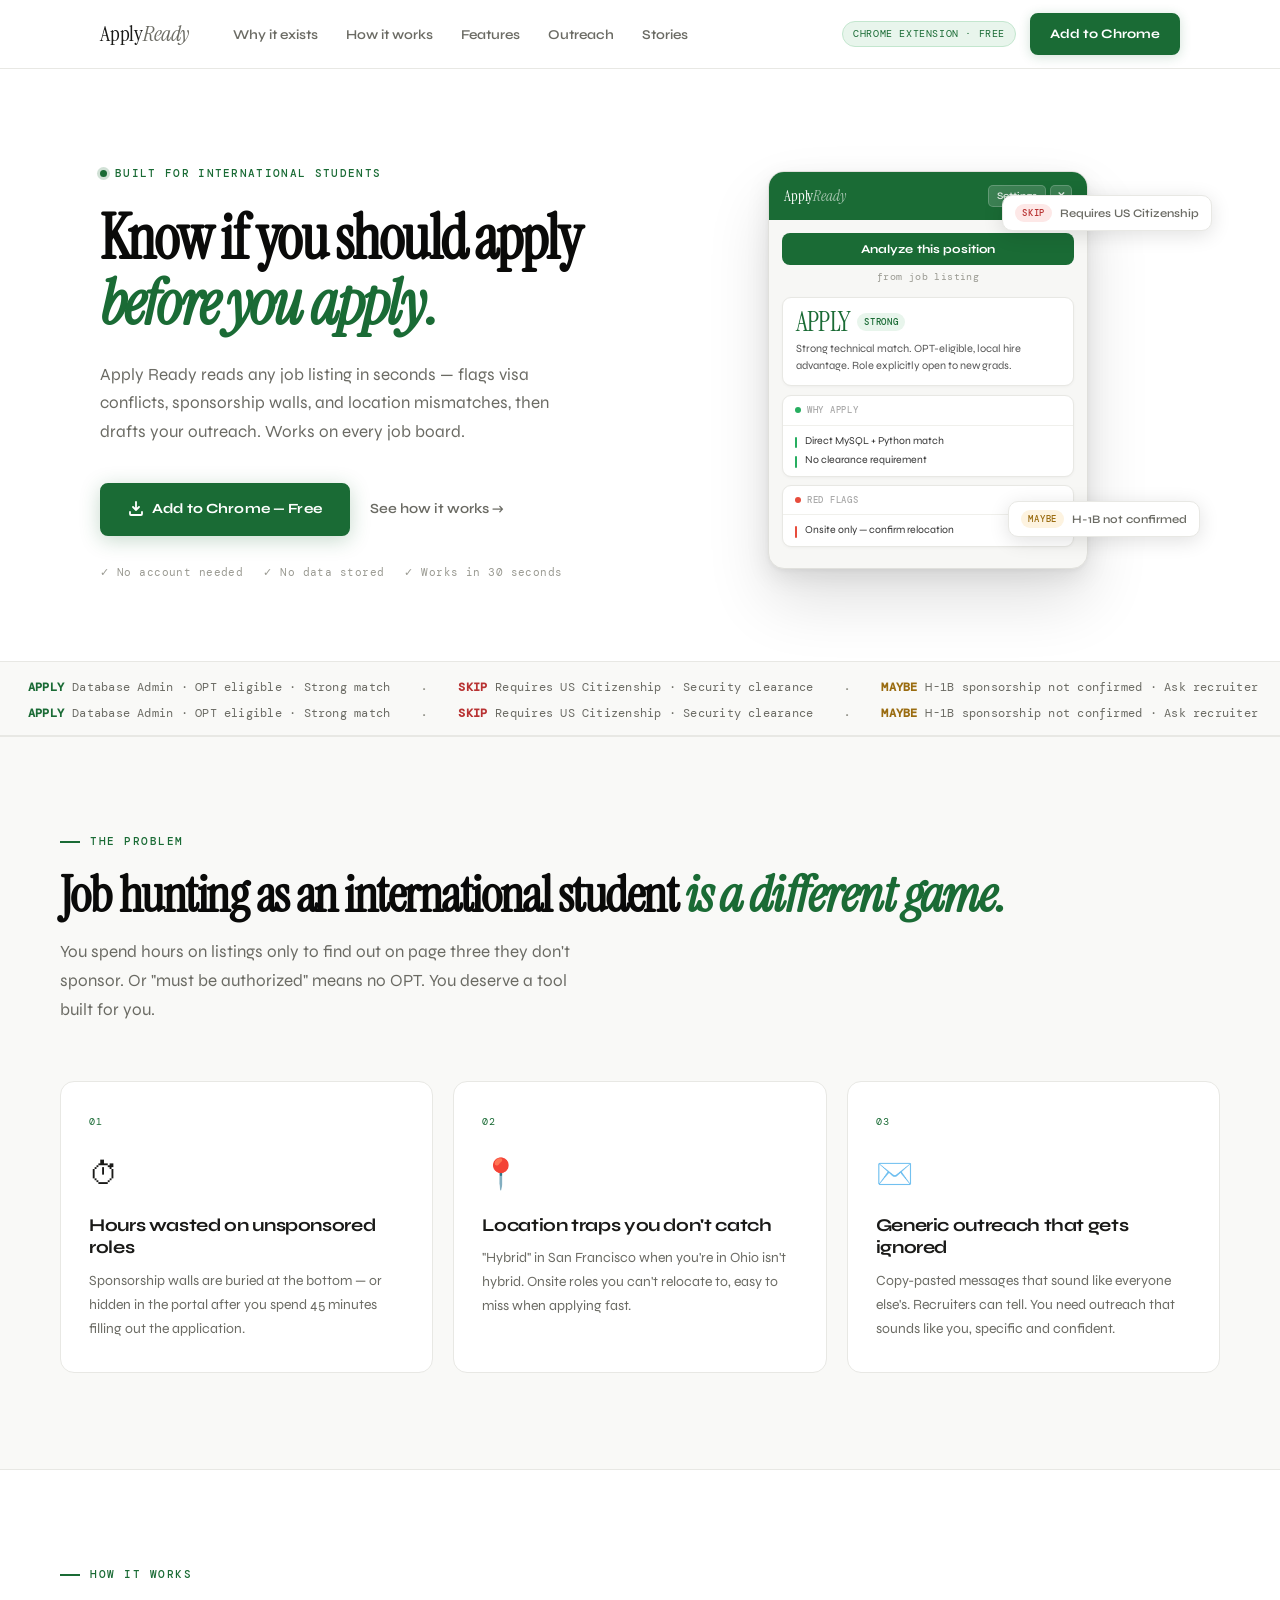
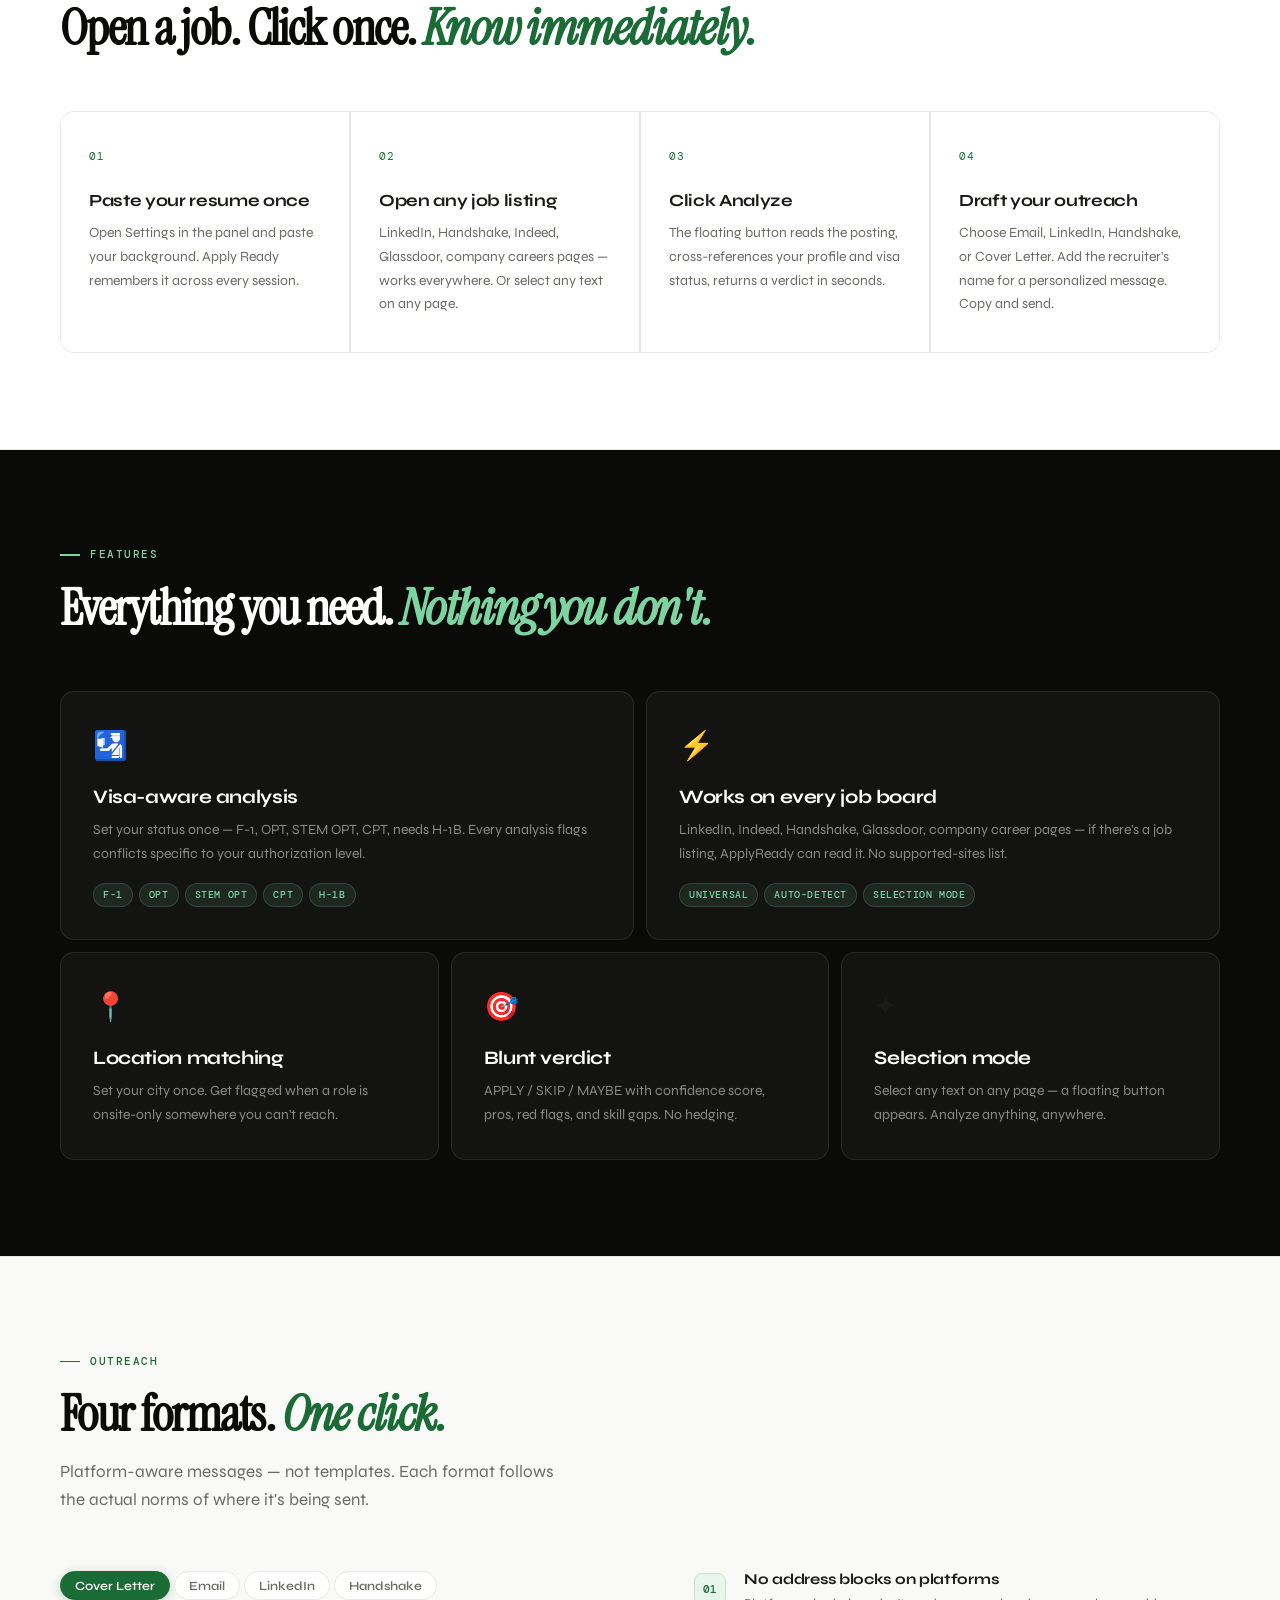
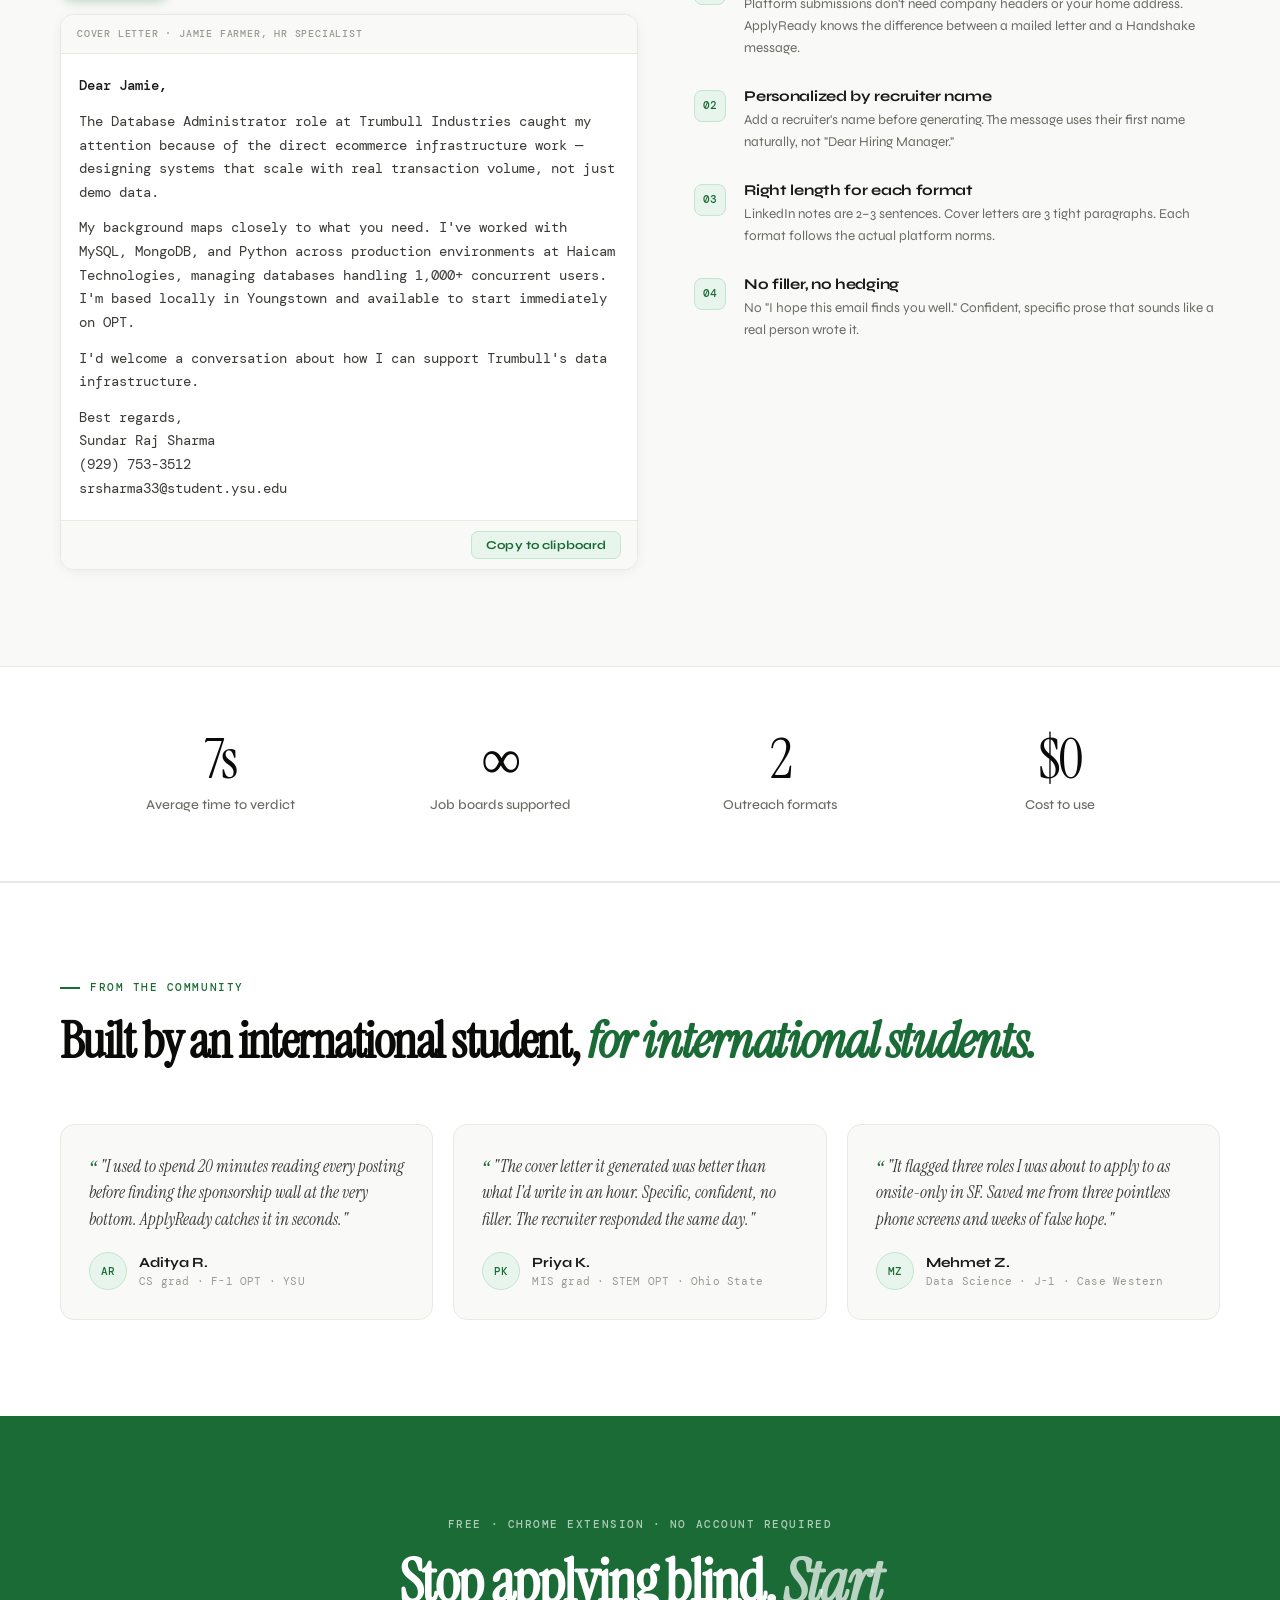
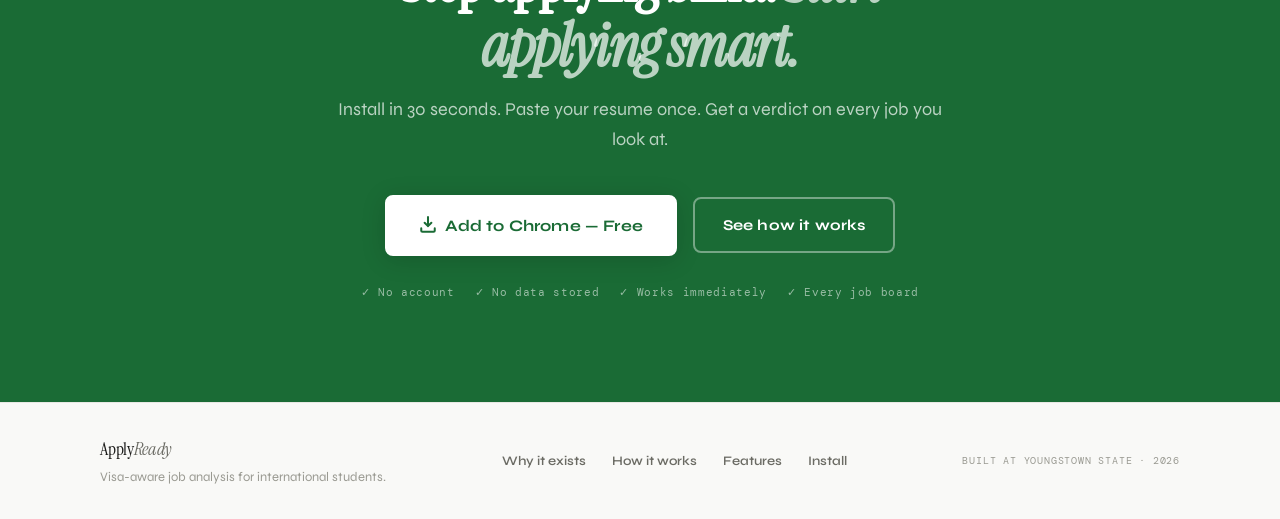
==== index.html @ 682860c7 "feat:landing page update" ====
<!DOCTYPE html>
<html lang="en">
<head>
  <meta charset="UTF-8" />
  <meta name="viewport" content="width=device-width, initial-scale=1.0" />
  <title>ApplyReady — Know if you should apply before you apply</title>
  <link rel="preconnect" href="https://fonts.googleapis.com">
  <link rel="icon" type="image/png" href="/logo.png" />
  <link href="https://fonts.googleapis.com/css2?family=Instrument+Serif:ital@0;1&family=DM+Mono:wght@400;500&family=Syne:wght@400;600;700;800&display=swap" rel="stylesheet">
  <link rel="stylesheet" href="css/style.css" />
</head>
<body>

  <!-- ── NAVIGATION ── -->
  <nav id="navbar">
    <div class="nav-inner">
      <a href="#" class="nav-logo">Apply<span>Ready</span></a>

      <ul class="nav-links">
        <li><a href="#problem">Why it exists</a></li>
        <li><a href="#how">How it works</a></li>
        <li><a href="#features">Features</a></li>
        <li><a href="#outreach">Outreach</a></li>
        <li><a href="#testimonials">Stories</a></li>
      </ul>

      <div class="nav-right">
        <span class="nav-badge">Chrome Extension · Free</span>
        <a href="#install" class="nav-cta">Add to Chrome</a>
      </div>

      <button class="nav-hamburger" id="hamburger" aria-label="Menu">
        <span></span><span></span><span></span>
      </button>
    </div>

    <div class="nav-mobile" id="mobileMenu">
      <a href="#problem">Why it exists</a>
      <a href="#how">How it works</a>
      <a href="#features">Features</a>
      <a href="#outreach">Outreach</a>
      <a href="#testimonials">Stories</a>
      <a href="#install" class="mobile-cta">Add to Chrome — Free</a>
    </div>
  </nav>

  <!-- ── HERO ── -->
  <section class="hero" id="hero">
    <div class="hero-inner">
      <div class="hero-left">
        <div class="hero-eyebrow">
          <span class="eyebrow-dot"></span>
          Built for international students
        </div>
        <h1 class="hero-h1">
          Know if you should apply
          <em>before you apply.</em>
        </h1>
        <p class="hero-sub">
          Apply Ready reads any job listing in seconds — flags visa conflicts, sponsorship walls, and location mismatches, then drafts your outreach. Works on every job board.
        </p>
        <div class="hero-actions">
          <a href="#install" class="btn-primary">
            <svg width="16" height="16" viewBox="0 0 16 16" fill="none"><path d="M8 1v8M5 6l3 3 3-3M2 11v2a1 1 0 001 1h10a1 1 0 001-1v-2" stroke="currentColor" stroke-width="1.8" stroke-linecap="round" stroke-linejoin="round"/></svg>
            Add to Chrome — Free
          </a>
          <a href="#how" class="btn-ghost">See how it works →</a>
        </div>
        <div class="hero-trust">
          <span>✓ No account needed</span>
          <span>✓ No data stored</span>
          <span>✓ Works in 30 seconds</span>
        </div>
      </div>

      <div class="hero-right">
        <div class="mock-panel">
          <div class="mock-head">
            <div class="mock-wordmark">Apply<span>Ready</span></div>
            <div class="mock-btns">
              <div class="mock-btn">Settings</div>
              <div class="mock-btn close">✕</div>
            </div>
          </div>
          <div class="mock-body">
            <button class="mock-analyze">Analyze this position</button>
            <div class="mock-source">from job listing</div>

            <div class="mock-verdict-card">
              <div class="mock-vrow">
                <span class="mock-verdict apply">APPLY</span>
                <span class="mock-conf strong">STRONG</span>
              </div>
              <p class="mock-summary">Strong technical match. OPT-eligible, local hire advantage. Role explicitly open to new grads.</p>
            </div>

            <div class="mock-bullets-card">
              <div class="mock-bhead green">
                <span class="mock-bdot green"></span>
                <span>Why apply</span>
              </div>
              <div class="mock-bbody">
                <div class="mock-bullet"><span class="mock-bar green"></span>Direct MySQL + Python match</div>
                <div class="mock-bullet"><span class="mock-bar green"></span>No clearance requirement</div>
              </div>
            </div>

            <div class="mock-bullets-card">
              <div class="mock-bhead red">
                <span class="mock-bdot red"></span>
                <span>Red flags</span>
              </div>
              <div class="mock-bbody">
                <div class="mock-bullet"><span class="mock-bar red"></span>Onsite only — confirm relocation</div>
              </div>
            </div>
          </div>
        </div>

        <!-- floating verdict cards -->
        <div class="float-card fc-skip">
          <span class="fc-label skip">SKIP</span>
          <span class="fc-text">Requires US Citizenship</span>
        </div>
        <div class="float-card fc-maybe">
          <span class="fc-label maybe">MAYBE</span>
          <span class="fc-text">H-1B not confirmed</span>
        </div>
      </div>
    </div>
  </section>

  <!-- ── TICKER ── -->
  <div class="ticker-wrap">
    <div class="ticker">
      <div class="ticker-track" id="tickerTrack">
        <span class="tick"><b class="apply">APPLY</b> Database Admin · OPT eligible · Strong match</span>
        <span class="tick-sep">·</span>
        <span class="tick"><b class="skip">SKIP</b> Requires US Citizenship · Security clearance</span>
        <span class="tick-sep">·</span>
        <span class="tick"><b class="maybe">MAYBE</b> H-1B sponsorship not confirmed · Ask recruiter</span>
        <span class="tick-sep">·</span>
        <span class="tick"><b class="apply">APPLY</b> Remote-first · No sponsor wall detected</span>
        <span class="tick-sep">·</span>
        <span class="tick"><b class="skip">SKIP</b> 5+ years required · New grad mismatch</span>
        <span class="tick-sep">·</span>
        <span class="tick"><b class="apply">APPLY</b> Local hire preferred · STEM OPT eligible</span>
        <span class="tick-sep">·</span>
        <span class="tick"><b class="skip">SKIP</b> Must be authorized without sponsorship</span>
        <span class="tick-sep">·</span>
      </div>
    </div>
  </div>

  <!-- ── PROBLEM ── -->
  <section class="section problem-section" id="problem">
    <div class="section-inner">
      <div class="section-header">
        <div class="eyebrow">The problem</div>
        <h2 class="section-h2">Job hunting as an international student <em>is a different game.</em></h2>
        <p class="section-sub">You spend hours on listings only to find out on page three they don't sponsor. Or "must be authorized" means no OPT. You deserve a tool built for you.</p>
      </div>

      <div class="pain-grid">
        <div class="pain-card reveal">
          <div class="pain-num">01</div>
          <div class="pain-icon">⏱</div>
          <h3>Hours wasted on unsponsored roles</h3>
          <p>Sponsorship walls are buried at the bottom — or hidden in the portal after you spend 45 minutes filling out the application.</p>
        </div>
        <div class="pain-card reveal delay-1">
          <div class="pain-num">02</div>
          <div class="pain-icon">📍</div>
          <h3>Location traps you don't catch</h3>
          <p>"Hybrid" in San Francisco when you're in Ohio isn't hybrid. Onsite roles you can't relocate to, easy to miss when applying fast.</p>
        </div>
        <div class="pain-card reveal delay-2">
          <div class="pain-num">03</div>
          <div class="pain-icon">✉️</div>
          <h3>Generic outreach that gets ignored</h3>
          <p>Copy-pasted messages that sound like everyone else's. Recruiters can tell. You need outreach that sounds like you, specific and confident.</p>
        </div>
      </div>
    </div>
  </section>

  <!-- ── HOW IT WORKS ── -->
  <section class="section how-section" id="how">
    <div class="section-inner">
      <div class="section-header">
        <div class="eyebrow">How it works</div>
        <h2 class="section-h2">Open a job. Click once. <em>Know immediately.</em></h2>
      </div>

      <div class="steps-grid">
        <div class="step reveal">
          <div class="step-num">01</div>
          <h3 class="step-title">Paste your resume once</h3>
          <p class="step-desc">Open Settings in the panel and paste your background. Apply Ready remembers it across every session.</p>
        </div>
        <div class="step reveal delay-1">
          <div class="step-num">02</div>
          <h3 class="step-title">Open any job listing</h3>
          <p class="step-desc">LinkedIn, Handshake, Indeed, Glassdoor, company careers pages — works everywhere. Or select any text on any page.</p>
        </div>
        <div class="step reveal delay-2">
          <div class="step-num">03</div>
          <h3 class="step-title">Click Analyze</h3>
          <p class="step-desc">The floating button reads the posting, cross-references your profile and visa status, returns a verdict in seconds.</p>
        </div>
        <div class="step reveal delay-3">
          <div class="step-num">04</div>
          <h3 class="step-title">Draft your outreach</h3>
          <p class="step-desc">Choose Email, LinkedIn, Handshake, or Cover Letter. Add the recruiter's name for a personalized message. Copy and send.</p>
        </div>
      </div>
    </div>
  </section>

  <!-- ── FEATURES ── -->
  <section class="section features-section" id="features">
    <div class="section-inner">
      <div class="section-header">
        <div class="eyebrow">Features</div>
        <h2 class="section-h2">Everything you need. <em>Nothing you don't.</em></h2>
      </div>

      <div class="bento">
        <div class="bento-card large reveal">
          <div class="bento-icon">🛂</div>
          <h3>Visa-aware analysis</h3>
          <p>Set your status once — F-1, OPT, STEM OPT, CPT, needs H-1B. Every analysis flags conflicts specific to your authorization level.</p>
          <div class="bento-tags">
            <span>F-1</span><span>OPT</span><span>STEM OPT</span><span>CPT</span><span>H-1B</span>
          </div>
        </div>
        <div class="bento-card large reveal delay-1">
          <div class="bento-icon">⚡</div>
          <h3>Works on every job board</h3>
          <p>LinkedIn, Indeed, Handshake, Glassdoor, company career pages — if there's a job listing, ApplyReady can read it. No supported-sites list.</p>
          <div class="bento-tags">
            <span>Universal</span><span>Auto-detect</span><span>Selection mode</span>
          </div>
        </div>
        <div class="bento-card small reveal">
          <div class="bento-icon">📍</div>
          <h3>Location matching</h3>
          <p>Set your city once. Get flagged when a role is onsite-only somewhere you can't reach.</p>
        </div>
        <div class="bento-card small reveal delay-1">
          <div class="bento-icon">🎯</div>
          <h3>Blunt verdict</h3>
          <p>APPLY / SKIP / MAYBE with confidence score, pros, red flags, and skill gaps. No hedging.</p>
        </div>
        <div class="bento-card small reveal delay-2">
          <div class="bento-icon">✦</div>
          <h3>Selection mode</h3>
          <p>Select any text on any page — a floating button appears. Analyze anything, anywhere.</p>
        </div>
      </div>
    </div>
  </section>

  <!-- ── OUTREACH ── -->
  <section class="section outreach-section" id="outreach">
    <div class="section-inner">
      <div class="section-header">
        <div class="eyebrow">Outreach</div>
        <h2 class="section-h2">Four formats. <em>One click.</em></h2>
        <p class="section-sub">Platform-aware messages — not templates. Each format follows the actual norms of where it's being sent.</p>
      </div>

      <div class="outreach-grid">
        <div class="outreach-demo reveal">
          <div class="out-tabs">
            <button class="out-tab active" data-tab="cover">Cover Letter</button>
            <button class="out-tab" data-tab="email">Email</button>
            <button class="out-tab" data-tab="linkedin">LinkedIn</button>
            <button class="out-tab" data-tab="handshake">Handshake</button>
          </div>

          <div class="out-card" id="tab-cover">
            <div class="out-card-head">Cover letter · Jamie Farmer, HR Specialist</div>
            <div class="out-card-body">
              <p><strong>Dear Jamie,</strong></p>
              <p>The Database Administrator role at Trumbull Industries caught my attention because of the direct ecommerce infrastructure work — designing systems that scale with real transaction volume, not just demo data.</p>
              <p>My background maps closely to what you need. I've worked with MySQL, MongoDB, and Python across production environments at Haicam Technologies, managing databases handling 1,000+ concurrent users. I'm based locally in Youngstown and available to start immediately on OPT.</p>
              <p>I'd welcome a conversation about how I can support Trumbull's data infrastructure.</p>
              <p>Best regards,<br>Sundar Raj Sharma<br>(929) 753-3512<br>srsharma33@student.ysu.edu</p>
            </div>
            <div class="out-card-foot">
              <button class="out-copy" onclick="copyText(this)">Copy to clipboard</button>
            </div>
          </div>

          <div class="out-card hidden" id="tab-email">
            <div class="out-card-head">Cold email · Jamie Farmer</div>
            <div class="out-card-body">
              <p><strong>Dear Jamie,</strong></p>
              <p>I came across the Database Administrator opening at Trumbull Industries and wanted to reach out directly. The ecommerce infrastructure focus is exactly the kind of work I've been building toward.</p>
              <p>I've worked with MySQL, MongoDB, and Python in production at Haicam Technologies and I'm completing my M.S. in CIS at YSU — locally in Youngstown. I'm on OPT and available to start immediately with no sponsorship complications.</p>
              <p>Would you have 15 minutes this week to connect?</p>
              <p>Best regards,<br>Sundar Raj Sharma<br>(929) 753-3512</p>
            </div>
            <div class="out-card-foot">
              <button class="out-copy" onclick="copyText(this)">Copy to clipboard</button>
            </div>
          </div>

          <div class="out-card hidden" id="tab-linkedin">
            <div class="out-card-head">LinkedIn connection note · 2 sentences</div>
            <div class="out-card-body">
              <p>Hi Jamie, I'm a CIS grad student at YSU applying for the Database Administrator role at Trumbull Industries — my MySQL and Python background aligns closely with what you're looking for. Would love to connect and hear more about the team.</p>
            </div>
            <div class="out-card-foot">
              <button class="out-copy" onclick="copyText(this)">Copy to clipboard</button>
            </div>
          </div>

          <div class="out-card hidden" id="tab-handshake">
            <div class="out-card-head">Handshake message · Mobile-readable</div>
            <div class="out-card-body">
              <p>Hi Jamie, I'm applying for the Database Administrator role and wanted to reach out directly. The ecommerce database work stands out — it's exactly the kind of production-scale challenge I've been focused on at Haicam Technologies. Happy to answer any questions about my background.</p>
            </div>
            <div class="out-card-foot">
              <button class="out-copy" onclick="copyText(this)">Copy to clipboard</button>
            </div>
          </div>
        </div>

        <div class="outreach-points reveal delay-1">
          <div class="op">
            <div class="op-num">01</div>
            <div class="op-content">
              <h4>No address blocks on platforms</h4>
              <p>Platform submissions don't need company headers or your home address. ApplyReady knows the difference between a mailed letter and a Handshake message.</p>
            </div>
          </div>
          <div class="op">
            <div class="op-num">02</div>
            <div class="op-content">
              <h4>Personalized by recruiter name</h4>
              <p>Add a recruiter's name before generating. The message uses their first name naturally, not "Dear Hiring Manager."</p>
            </div>
          </div>
          <div class="op">
            <div class="op-num">03</div>
            <div class="op-content">
              <h4>Right length for each format</h4>
              <p>LinkedIn notes are 2–3 sentences. Cover letters are 3 tight paragraphs. Each format follows the actual platform norms.</p>
            </div>
          </div>
          <div class="op">
            <div class="op-num">04</div>
            <div class="op-content">
              <h4>No filler, no hedging</h4>
              <p>No "I hope this email finds you well." Confident, specific prose that sounds like a real person wrote it.</p>
            </div>
          </div>
        </div>
      </div>
    </div>
  </section>

  <!-- ── STATS ── -->
  <div class="stats-band">
    <div class="stats-inner">
      <div class="stat reveal">
        <div class="stat-num">12<span>s</span></div>
        <div class="stat-label">Average time to verdict</div>
      </div>
      <div class="stat reveal delay-1">
        <div class="stat-num">∞</div>
        <div class="stat-label">Job boards supported</div>
      </div>
      <div class="stat reveal delay-2">
        <div class="stat-num">4</div>
        <div class="stat-label">Outreach formats</div>
      </div>
      <div class="stat reveal delay-3">
        <div class="stat-num">$0</div>
        <div class="stat-label">Cost to use</div>
      </div>
    </div>
  </div>

  <!-- ── TESTIMONIALS ── -->
  <section class="section testimonials-section" id="testimonials">
    <div class="section-inner">
      <div class="section-header">
        <div class="eyebrow">From the community</div>
        <h2 class="section-h2">Built by an international student, <em>for international students.</em></h2>
      </div>

      <div class="testimonials-grid">
        <div class="tcard reveal">
          <div class="tcard-body">"I used to spend 20 minutes reading every posting before finding the sponsorship wall at the very bottom. ApplyReady catches it in seconds."</div>
          <div class="tcard-person">
            <div class="tcard-avatar">AR</div>
            <div>
              <div class="tcard-name">Aditya R.</div>
              <div class="tcard-meta">CS grad · F-1 OPT · YSU</div>
            </div>
          </div>
        </div>
        <div class="tcard reveal delay-1">
          <div class="tcard-body">"The cover letter it generated was better than what I'd write in an hour. Specific, confident, no filler. The recruiter responded the same day."</div>
          <div class="tcard-person">
            <div class="tcard-avatar">PK</div>
            <div>
              <div class="tcard-name">Priya K.</div>
              <div class="tcard-meta">MIS grad · STEM OPT · Ohio State</div>
            </div>
          </div>
        </div>
        <div class="tcard reveal delay-2">
          <div class="tcard-body">"It flagged three roles I was about to apply to as onsite-only in SF. Saved me from three pointless phone screens and weeks of false hope."</div>
          <div class="tcard-person">
            <div class="tcard-avatar">MZ</div>
            <div>
              <div class="tcard-name">Mehmet Z.</div>
              <div class="tcard-meta">Data Science · J-1 · Case Western</div>
            </div>
          </div>
        </div>
      </div>
    </div>
  </section>

  <!-- ── CTA ── -->
  <section class="cta-section" id="install">
    <div class="cta-inner">
      <div class="eyebrow center">Free · Chrome Extension · No account required</div>
      <h2 class="cta-h2">Stop applying blind. <em>Start applying smart.</em></h2>
      <p class="cta-sub">Install in 30 seconds. Paste your resume once. Get a verdict on every job you look at.</p>
      <div class="cta-actions">
        <a href="#" class="btn-primary large">
          <svg width="18" height="18" viewBox="0 0 16 16" fill="none"><path d="M8 1v8M5 6l3 3 3-3M2 11v2a1 1 0 001 1h10a1 1 0 001-1v-2" stroke="currentColor" stroke-width="1.8" stroke-linecap="round" stroke-linejoin="round"/></svg>
          Add to Chrome — Free
        </a>
        <a href="#how" class="btn-outline">See how it works</a>
      </div>
      <div class="cta-checks">
        <span>✓ No account</span>
        <span>✓ No data stored</span>
        <span>✓ Works immediately</span>
        <span>✓ Every job board</span>
      </div>
    </div>
  </section>

  <!-- ── FOOTER ── -->
  <footer>
    <div class="footer-inner">
      <div class="footer-left">
        <div class="footer-logo">Apply<span>Ready</span></div>
        <div class="footer-tagline">Visa-aware job analysis for international students.</div>
      </div>
      <div class="footer-links">
        <a href="#problem">Why it exists</a>
        <a href="#how">How it works</a>
        <a href="#features">Features</a>
        <a href="#install">Install</a>
      </div>
      <div class="footer-right">
        <div class="footer-mono">BUILT AT YOUNGSTOWN STATE · 2026</div>
      </div>
    </div>
  </footer>

  <script src="script/script.js"></script>
</body>
</html>
---- css/style.css ----
/* ── VARIABLES ── */
:root {
  --g:        #1a6b35;
  --g-light:  #e8f5ec;
  --g-mid:    #c3e6ce;
  --g-hover:  #158030;
  --black:    #0a0a09;
  --ink:      #1a1a18;
  --ink-2:    #3a3a36;
  --ink-3:    #6b6b64;
  --ink-4:    #9a9a92;
  --rule:     #e8e8e4;
  --surface:  #f9f9f7;
  --white:    #ffffff;

  --font-display: 'Instrument Serif', serif;
  --font-ui:      'Syne', sans-serif;
  --font-mono:    'DM Mono', monospace;

  --radius:   14px;
  --radius-sm: 8px;
  --max-w:    1160px;
  --nav-h:    68px;
}

/* ── RESET ── */
*, *::before, *::after { box-sizing: border-box; margin: 0; padding: 0; }
html { scroll-behavior: smooth; -webkit-font-smoothing: antialiased; }

body {
  background: var(--white);
  color: var(--ink);
  font-family: var(--font-ui);
  font-size: 16px;
  line-height: 1.6;
  overflow-x: hidden;
}

a { text-decoration: none; color: inherit; }
ul { list-style: none; }
img, svg { display: block; }

/* ── TYPOGRAPHY SCALE ── */
h1, h2, h3, h4 { line-height: 1.1; letter-spacing: -0.02em; }

/* ── UTILITY CLASSES ── */
.eyebrow {
  font-family: var(--font-mono);
  font-size: 11px; font-weight: 500;
  letter-spacing: .14em; text-transform: uppercase;
  color: var(--g);
  display: flex; align-items: center; gap: 10px;
  margin-bottom: 16px;
}
.eyebrow::before {
  content: ''; width: 20px; height: 1.5px;
  background: var(--g); flex-shrink: 0;
}
.eyebrow.center { justify-content: center; }
.eyebrow.center::before { display: none; }

/* ── BUTTONS ── */
.btn-primary {
  display: inline-flex; align-items: center; gap: 8px;
  background: var(--g); color: var(--white);
  font-family: var(--font-ui); font-size: 14px; font-weight: 700;
  padding: 13px 26px; border-radius: var(--radius-sm);
  border: 2px solid var(--g);
  letter-spacing: .01em;
  transition: background .15s, transform .12s, box-shadow .15s;
  cursor: pointer;
  box-shadow: 0 4px 20px rgba(26,107,53,.25);
}
.btn-primary:hover {
  background: var(--g-hover);
  border-color: var(--g-hover);
  transform: translateY(-2px);
  box-shadow: 0 8px 28px rgba(26,107,53,.35);
}
.btn-primary.large { font-size: 16px; padding: 16px 32px; }

.btn-ghost {
  display: inline-flex; align-items: center; gap: 6px;
  color: var(--ink-3); font-size: 14px; font-weight: 600;
  transition: color .15s;
}
.btn-ghost:hover { color: var(--ink); }

.btn-outline {
  display: inline-flex; align-items: center; gap: 8px;
  background: transparent; color: var(--g);
  font-family: var(--font-ui); font-size: 15px; font-weight: 700;
  padding: 14px 28px; border-radius: var(--radius-sm);
  border: 2px solid var(--g);
  letter-spacing: .01em;
  transition: all .15s;
  cursor: pointer;
}
.btn-outline:hover {
  background: var(--g-light);
  transform: translateY(-2px);
}

/* ── NAVIGATION ── */
#navbar {
  position: sticky; top: 0; z-index: 1000;
  background: rgba(255,255,255,.94);
  backdrop-filter: blur(16px);
  -webkit-backdrop-filter: blur(16px);
  border-bottom: 1.5px solid var(--rule);
  transition: box-shadow .2s;
}
#navbar.scrolled { box-shadow: 0 2px 24px rgba(0,0,0,.07); }

.nav-inner {
  max-width: var(--max-w);
  margin: 0 auto;
  padding: 0 40px;
  height: var(--nav-h);
  display: flex; align-items: center; gap: 32px;
}

.nav-logo {
  font-family: var(--font-display);
  font-size: 22px; color: var(--ink); letter-spacing: -.01em;
  flex-shrink: 0;
}
.nav-logo span { font-style: italic; color: var(--ink-3); }

.nav-links {
  display: flex; align-items: center; gap: 4px;
  flex: 1;
}
.nav-links a {
  font-size: 13.5px; font-weight: 600; color: var(--ink-3);
  padding: 6px 12px; border-radius: 7px;
  transition: color .12s, background .12s;
  white-space: nowrap;
}
.nav-links a:hover { color: var(--ink); background: var(--surface); }

.nav-right {
  display: flex; align-items: center; gap: 14px; flex-shrink: 0;
}

.nav-badge {
  font-family: var(--font-mono);
  font-size: 10px; letter-spacing: .06em; text-transform: uppercase;
  color: var(--g); background: var(--g-light);
  border: 1px solid var(--g-mid);
  padding: 4px 10px; border-radius: 20px;
  white-space: nowrap;
}

.nav-cta {
  background: var(--g); color: var(--white);
  font-family: var(--font-ui); font-size: 13px; font-weight: 700;
  padding: 9px 18px; border-radius: var(--radius-sm);
  border: 2px solid var(--g);
  transition: all .15s; white-space: nowrap;
  box-shadow: 0 2px 12px rgba(26,107,53,.2);
}
.nav-cta:hover { background: var(--g-hover); border-color: var(--g-hover); transform: translateY(-1px); }

.nav-hamburger {
  display: none; flex-direction: column; gap: 5px;
  background: none; border: none; cursor: pointer; padding: 4px;
  margin-left: auto;
}
.nav-hamburger span {
  display: block; width: 22px; height: 2px;
  background: var(--ink); border-radius: 2px;
  transition: all .2s;
}

.nav-mobile {
  display: none; flex-direction: column;
  border-top: 1px solid var(--rule);
  padding: 16px 24px 20px; gap: 4px;
  background: var(--white);
}
.nav-mobile a {
  font-size: 15px; font-weight: 600; color: var(--ink-2);
  padding: 10px 12px; border-radius: var(--radius-sm);
  transition: background .12s;
}
.nav-mobile a:hover { background: var(--surface); }
.nav-mobile .mobile-cta {
  margin-top: 8px; background: var(--g); color: var(--white);
  text-align: center; border-radius: var(--radius-sm);
  padding: 12px; font-weight: 700;
}
.nav-mobile.open { display: flex; }

/* ── HERO ── */
.hero {
  padding: 90px 40px 80px;
  max-width: var(--max-w);
  margin: 0 auto;
}

.hero-inner {
  display: grid;
  grid-template-columns: 1fr 1fr;
  gap: 72px; align-items: center;
}

.hero-left { max-width: 540px; }

.hero-eyebrow {
  display: inline-flex; align-items: center; gap: 8px;
  font-family: var(--font-mono);
  font-size: 11px; font-weight: 500; letter-spacing: .12em; text-transform: uppercase;
  color: var(--g); margin-bottom: 24px;
}
.eyebrow-dot {
  width: 7px; height: 7px; border-radius: 50%;
  background: var(--g); flex-shrink: 0;
  box-shadow: 0 0 0 3px rgba(26,107,53,.2);
  animation: pulse 2.4s ease-in-out infinite;
}
@keyframes pulse {
  0%, 100% { box-shadow: 0 0 0 3px rgba(26,107,53,.2); }
  50%       { box-shadow: 0 0 0 6px rgba(26,107,53,.08); }
}

.hero-h1 {
  font-family: var(--font-display);
  font-size: clamp(42px, 4.8vw, 66px);
  line-height: 1.06; letter-spacing: -.03em;
  color: var(--black); margin-bottom: 24px;
}
.hero-h1 em { font-style: italic; color: var(--g); display: block; }

.hero-sub {
  font-size: 17px; line-height: 1.7; color: var(--ink-3);
  margin-bottom: 36px; max-width: 480px;
}

.hero-actions {
  display: flex; align-items: center; gap: 20px;
  margin-bottom: 28px; flex-wrap: wrap;
}

.hero-trust {
  display: flex; gap: 20px; flex-wrap: wrap;
}
.hero-trust span {
  font-family: var(--font-mono);
  font-size: 11px; color: var(--ink-4); letter-spacing: .04em;
}

/* ── MOCK PANEL ── */
.hero-right { position: relative; display: flex; justify-content: center; align-items: flex-start; }

.mock-panel {
  width: 320px; background: #f7f7f5;
  border: 1.5px solid #e0e0dc; border-radius: 16px;
  overflow: hidden;
  box-shadow:
    0 2px 4px rgba(0,0,0,.04),
    0 8px 24px rgba(0,0,0,.08),
    0 32px 64px rgba(0,0,0,.12);
  animation: float 4s ease-in-out infinite;
  position: relative; z-index: 2;
}
@keyframes float {
  0%, 100% { transform: translateY(0px); }
  50%       { transform: translateY(-10px); }
}

.mock-head {
  background: var(--g); padding: 12px 15px;
  display: flex; align-items: center; justify-content: space-between;
}
.mock-wordmark {
  font-family: var(--font-display);
  font-size: 15px; color: #fff; letter-spacing: -.01em;
}
.mock-wordmark span { font-style: italic; opacity: .6; }
.mock-btns { display: flex; gap: 4px; }
.mock-btn {
  background: rgba(255,255,255,.15); border: 1px solid rgba(255,255,255,.2);
  color: rgba(255,255,255,.85); border-radius: 5px;
  padding: 2px 8px; font-size: 10px; font-family: var(--font-ui); font-weight: 600;
}
.mock-btn.close { padding: 2px 6px; }

.mock-body { padding: 13px; }

.mock-analyze {
  width: 100%; padding: 9px; background: var(--g); color: #fff;
  border: none; border-radius: 8px; font-family: var(--font-ui);
  font-size: 12px; font-weight: 700; margin-bottom: 5px; cursor: default;
  letter-spacing: .01em;
}

.mock-source {
  font-family: var(--font-mono); font-size: 9.5px;
  color: var(--ink-4); text-align: center; margin-bottom: 12px;
  letter-spacing: .04em;
}

.mock-verdict-card {
  background: #fff; border: 1px solid #e8e8e4; border-radius: 9px;
  padding: 11px 13px; margin-bottom: 9px;
  box-shadow: 0 1px 3px rgba(0,0,0,.04);
}
.mock-vrow { display: flex; align-items: center; gap: 8px; margin-bottom: 6px; }
.mock-verdict {
  font-family: var(--font-display);
  font-size: 26px; letter-spacing: -.03em; line-height: 1;
}
.mock-verdict.apply { color: var(--g); }
.mock-verdict.skip  { color: #b83232; }
.mock-verdict.maybe { color: #9a6c10; }

.mock-conf {
  font-family: var(--font-mono); font-size: 9px;
  font-weight: 500; letter-spacing: .08em; text-transform: uppercase;
  padding: 2px 7px; border-radius: 20px;
}
.mock-conf.strong { background: var(--g-light); color: var(--g); }

.mock-summary { font-size: 11px; line-height: 1.5; color: #555; }

.mock-bullets-card {
  background: #fff; border: 1px solid #e8e8e4; border-radius: 9px;
  overflow: hidden; margin-bottom: 8px;
  box-shadow: 0 1px 3px rgba(0,0,0,.04);
}
.mock-bhead {
  padding: 7px 12px; border-bottom: 1px solid #f0f0ec;
  display: flex; align-items: center; gap: 6px;
  font-family: var(--font-mono); font-size: 9px;
  font-weight: 500; letter-spacing: .08em; text-transform: uppercase;
  color: #aaa;
}
.mock-bdot { width: 6px; height: 6px; border-radius: 50%; }
.mock-bdot.green { background: #27ae60; }
.mock-bdot.red   { background: #e74c3c; }

.mock-bbody { padding: 8px 12px; display: flex; flex-direction: column; gap: 5px; }
.mock-bullet {
  display: flex; gap: 8px; align-items: flex-start;
  font-size: 10.5px; line-height: 1.4; color: #333;
}
.mock-bar {
  width: 2px; flex-shrink: 0; margin-top: 3px;
  align-self: stretch; border-radius: 1px;
}
.mock-bar.green { background: #27ae60; }
.mock-bar.red   { background: #e74c3c; }

/* Floating verdict chips */
.float-card {
  position: absolute;
  background: #fff; border-radius: 10px;
  padding: 8px 12px; display: flex; align-items: center; gap: 8px;
  box-shadow: 0 4px 20px rgba(0,0,0,.12);
  border: 1.5px solid var(--rule);
  font-size: 12px; font-weight: 600; color: var(--ink-2);
  z-index: 3;
}
.fc-label {
  font-family: var(--font-mono); font-size: 9px;
  font-weight: 500; letter-spacing: .08em; text-transform: uppercase;
  padding: 2px 7px; border-radius: 20px;
}
.fc-label.skip  { background: #fde8e7; color: #b83232; }
.fc-label.maybe { background: #fdf3e0; color: #9a6c10; }
.fc-text { font-size: 11.5px; color: var(--ink-3); white-space: nowrap; }

.fc-skip  { top: 24px; right: -32px; animation: float2 5s 1s ease-in-out infinite; }
.fc-maybe { bottom: 32px; right: -20px; animation: float2 4.5s .4s ease-in-out infinite; }
@keyframes float2 {
  0%, 100% { transform: translateY(0); }
  50%       { transform: translateY(-6px); }
}

/* ── TICKER ── */
.ticker-wrap {
  border-top: 1.5px solid var(--rule);
  border-bottom: 1.5px solid var(--rule);
  background: var(--surface);
  overflow: hidden; padding: 11px 0;
}
.ticker { position: relative; }
.ticker-track {
  display: inline-flex; gap: 0; white-space: nowrap;
  animation: ticker 28s linear infinite;
}
@keyframes ticker { from { transform: translateX(0); } to { transform: translateX(-50%); } }

.tick {
  display: inline-flex; align-items: center; gap: 8px;
  padding: 0 28px;
  font-family: var(--font-mono); font-size: 11.5px;
  color: var(--ink-3); letter-spacing: .02em;
}
.tick b { font-weight: 600; }
.tick b.apply { color: var(--g); }
.tick b.skip  { color: #b83232; }
.tick b.maybe { color: #9a6c10; }
.tick-sep { color: var(--ink-4); padding: 0 4px; font-size: 18px; line-height: 1; }

/* ── SECTION BASE ── */
.section { padding: 96px 40px; }
.section-inner { max-width: var(--max-w); margin: 0 auto; }

.section-header { margin-bottom: 56px; }
.section-h2 {
  font-family: var(--font-display);
  font-size: clamp(34px, 4vw, 54px);
  line-height: 1.08; letter-spacing: -.03em;
  color: var(--black); margin-bottom: 16px;
}
.section-h2 em { font-style: italic; color: var(--g); }
.section-sub {
  font-size: 17px; color: var(--ink-3); max-width: 520px; line-height: 1.7;
}

/* ── PROBLEM SECTION ── */
.problem-section { background: var(--surface); border-top: 1.5px solid var(--rule); }

.pain-grid {
  display: grid; grid-template-columns: repeat(3, 1fr);
  gap: 20px;
}

.pain-card {
  background: var(--white); border: 1.5px solid var(--rule);
  border-radius: var(--radius); padding: 32px 28px;
  position: relative; overflow: hidden;
  transition: border-color .2s, box-shadow .2s, transform .2s;
}
.pain-card:hover {
  border-color: var(--g-mid);
  box-shadow: 0 8px 32px rgba(0,0,0,.07);
  transform: translateY(-3px);
}
.pain-card::before {
  content: '';
  position: absolute; top: 0; left: 0; right: 0; height: 3px;
  background: linear-gradient(90deg, var(--g), transparent);
  opacity: 0; transition: opacity .2s;
}
.pain-card:hover::before { opacity: 1; }

.pain-num {
  font-family: var(--font-mono); font-size: 10px;
  color: var(--g); letter-spacing: .1em;
  margin-bottom: 20px; display: block;
}
.pain-icon { font-size: 30px; margin-bottom: 16px; display: block; }

.pain-card h3 {
  font-family: var(--font-ui); font-size: 18px; font-weight: 700;
  color: var(--ink); margin-bottom: 10px; line-height: 1.25;
}
.pain-card p { font-size: 14px; color: var(--ink-3); line-height: 1.7; }

/* ── HOW IT WORKS ── */
.how-section { border-top: 1.5px solid var(--rule); }

.steps-grid {
  display: grid; grid-template-columns: repeat(4, 1fr);
  gap: 2px; background: var(--rule); border-radius: var(--radius);
  overflow: hidden; border: 1.5px solid var(--rule);
}

.step {
  background: var(--white); padding: 36px 28px;
  position: relative;
  transition: background .15s;
}
.step:hover { background: var(--surface); }

.step-num {
  font-family: var(--font-mono); font-size: 11px;
  color: var(--g); letter-spacing: .1em;
  margin-bottom: 24px; display: block;
}
.step-title {
  font-family: var(--font-ui); font-size: 17px; font-weight: 700;
  color: var(--ink); margin-bottom: 10px; line-height: 1.25;
}
.step-desc { font-size: 14px; color: var(--ink-3); line-height: 1.7; }

/* ── FEATURES BENTO ── */
.features-section {
  background: var(--black);
  border-top: 1.5px solid var(--rule);
}
.features-section .eyebrow { color: #7ed4a0; }
.features-section .eyebrow::before { background: #7ed4a0; }
.features-section .section-h2 { color: #fff; }
.features-section .section-h2 em { color: #7ed4a0; }

.bento {
  display: grid;
  grid-template-columns: repeat(6, 1fr);
  grid-template-rows: auto auto;
  gap: 12px;
}

.bento-card {
  background: rgba(255,255,255,.04);
  border: 1.5px solid rgba(255,255,255,.09);
  border-radius: var(--radius); padding: 32px;
  transition: border-color .2s, background .2s;
}
.bento-card:hover {
  border-color: rgba(126,212,160,.25);
  background: rgba(255,255,255,.06);
}

.bento-card.large { grid-column: span 3; }
.bento-card.small { grid-column: span 2; }

.bento-icon { font-size: 28px; margin-bottom: 18px; display: block; }

.bento-card h3 {
  font-family: var(--font-ui); font-size: 19px; font-weight: 700;
  color: #fff; margin-bottom: 10px;
}
.bento-card p { font-size: 14px; color: rgba(255,255,255,.5); line-height: 1.7; }

.bento-tags {
  display: flex; flex-wrap: wrap; gap: 6px; margin-top: 18px;
}
.bento-tags span {
  font-family: var(--font-mono); font-size: 10px; font-weight: 500;
  letter-spacing: .06em; text-transform: uppercase;
  color: #7ed4a0;
  background: rgba(126,212,160,.1);
  border: 1px solid rgba(126,212,160,.2);
  padding: 3px 9px; border-radius: 20px;
}

/* ── OUTREACH ── */
.outreach-section { border-top: 1.5px solid var(--rule); background: var(--surface); }

.outreach-grid {
  display: grid; grid-template-columns: 1.1fr 1fr;
  gap: 56px; align-items: start;
}

.out-tabs {
  display: flex; gap: 4px; margin-bottom: 14px; flex-wrap: wrap;
}
.out-tab {
  padding: 6px 14px; border-radius: 20px;
  font-family: var(--font-ui); font-size: 12.5px; font-weight: 600;
  border: 1.5px solid var(--rule); background: var(--white);
  color: var(--ink-3); cursor: pointer; transition: all .15s;
}
.out-tab:hover { border-color: var(--g-mid); color: var(--ink); }
.out-tab.active {
  background: var(--g); border-color: var(--g); color: #fff;
  box-shadow: 0 2px 10px rgba(26,107,53,.25);
}

.out-card {
  background: var(--white); border: 1.5px solid var(--rule);
  border-radius: var(--radius); overflow: hidden;
  box-shadow: 0 2px 12px rgba(0,0,0,.05);
}
.out-card.hidden { display: none; }

.out-card-head {
  padding: 11px 16px; border-bottom: 1.5px solid var(--rule);
  font-family: var(--font-mono); font-size: 10px;
  font-weight: 500; letter-spacing: .08em; text-transform: uppercase;
  color: var(--ink-4); background: var(--surface);
}
.out-card-body {
  padding: 20px 18px;
  font-size: 13.5px; line-height: 1.75; color: var(--ink-2);
  display: flex; flex-direction: column; gap: 12px;
  font-family: var(--font-mono);
}
.out-card-body strong { color: var(--ink); font-weight: 500; }
.out-card-foot {
  padding: 10px 16px; border-top: 1.5px solid var(--rule);
  background: var(--surface); display: flex; justify-content: flex-end;
}
.out-copy {
  font-family: var(--font-ui); font-size: 12px; font-weight: 700;
  background: var(--g-light); border: 1.5px solid var(--g-mid);
  color: var(--g); padding: 6px 14px; border-radius: 7px; cursor: pointer;
  transition: all .15s; letter-spacing: .01em;
}
.out-copy:hover { background: var(--g-mid); }
.out-copy.copied { background: var(--g); color: #fff; border-color: var(--g); }

/* Outreach points */
.outreach-points { display: flex; flex-direction: column; gap: 28px; }
.op { display: flex; gap: 18px; align-items: flex-start; }

.op-num {
  font-family: var(--font-mono); font-size: 11px; font-weight: 500;
  color: var(--g); background: var(--g-light); border: 1.5px solid var(--g-mid);
  width: 32px; height: 32px; border-radius: 8px;
  display: flex; align-items: center; justify-content: center;
  flex-shrink: 0; margin-top: 2px;
}
.op-content h4 {
  font-size: 15px; font-weight: 700; color: var(--ink);
  margin-bottom: 5px;
}
.op-content p { font-size: 13.5px; color: var(--ink-3); line-height: 1.65; }

/* ── STATS BAND ── */
.stats-band {
  border-top: 1.5px solid var(--rule);
  border-bottom: 1.5px solid var(--rule);
  background: var(--white);
}
.stats-inner {
  max-width: var(--max-w); margin: 0 auto; padding: 64px 40px;
  display: grid; grid-template-columns: repeat(4, 1fr);
  gap: 40px; text-align: center;
}
.stat-num {
  font-family: var(--font-display);
  font-size: 56px; line-height: 1; letter-spacing: -.04em;
  color: var(--black); margin-bottom: 8px;
}
.stat-num span { color: var(--g); }
.stat-label { font-size: 13.5px; color: var(--ink-3); font-weight: 500; }

/* ── TESTIMONIALS ── */
.testimonials-section { border-top: 1.5px solid var(--rule); }

.testimonials-grid {
  display: grid; grid-template-columns: repeat(3, 1fr);
  gap: 20px;
}

.tcard {
  background: var(--surface); border: 1.5px solid var(--rule);
  border-radius: var(--radius); padding: 28px;
  display: flex; flex-direction: column; gap: 20px;
  transition: border-color .2s, box-shadow .2s;
}
.tcard:hover {
  border-color: var(--g-mid);
  box-shadow: 0 6px 24px rgba(0,0,0,.06);
}

.tcard-body {
  font-family: var(--font-display);
  font-size: 17px; line-height: 1.55; color: var(--ink-2);
  font-style: italic; flex: 1;
}
.tcard-body::before {
  content: '\201C'; color: var(--g);
  font-size: 24px; line-height: 0; vertical-align: -.35em; margin-right: 3px;
}

.tcard-person { display: flex; align-items: center; gap: 12px; }
.tcard-avatar {
  width: 38px; height: 38px; border-radius: 50%;
  background: var(--g-light); border: 1.5px solid var(--g-mid);
  display: flex; align-items: center; justify-content: center;
  font-family: var(--font-mono); font-size: 11px; color: var(--g);
  font-weight: 500; flex-shrink: 0;
}
.tcard-name { font-size: 14px; font-weight: 700; color: var(--ink); }
.tcard-meta { font-family: var(--font-mono); font-size: 10.5px; color: var(--ink-4); letter-spacing: .02em; }

/* ── CTA ── */
.cta-section {
  background: var(--g);
  padding: 100px 40px; text-align: center;
}
.cta-inner { max-width: 640px; margin: 0 auto; }

.cta-section .eyebrow { color: rgba(255,255,255,.65); justify-content: center; }
.cta-section .eyebrow::before { display: none; }
.cta-section .eyebrow::after { display: none; }

.cta-h2 {
  font-family: var(--font-display);
  font-size: clamp(36px, 5vw, 60px);
  line-height: 1.08; letter-spacing: -.03em;
  color: #fff; margin-bottom: 16px;
}
.cta-h2 em { font-style: italic; color: rgba(255,255,255,.7); }

.cta-sub { font-size: 18px; color: rgba(255,255,255,.7); margin-bottom: 40px; line-height: 1.65; }

.cta-actions {
  display: flex; justify-content: center; align-items: center;
  gap: 16px; flex-wrap: wrap;
}

.cta-section .btn-primary {
  background: #fff; color: var(--g); border-color: #fff;
  box-shadow: 0 4px 24px rgba(0,0,0,.15);
}
.cta-section .btn-primary:hover { background: #f0f0ee; border-color: #f0f0ee; }

.cta-section .btn-outline {
  border-color: rgba(255,255,255,.4); color: #fff;
}
.cta-section .btn-outline:hover { background: rgba(255,255,255,.1); }

.cta-checks {
  display: flex; justify-content: center; flex-wrap: wrap; gap: 20px;
  margin-top: 28px;
  font-family: var(--font-mono); font-size: 11px;
  color: rgba(255,255,255,.55); letter-spacing: .06em;
}

/* ── FOOTER ── */
footer {
  border-top: 1.5px solid var(--rule);
  background: var(--surface);
}
.footer-inner {
  max-width: var(--max-w); margin: 0 auto;
  padding: 32px 40px;
  display: flex; align-items: center; justify-content: space-between;
  gap: 32px; flex-wrap: wrap;
}
.footer-logo {
  font-family: var(--font-display);
  font-size: 18px; color: var(--ink); letter-spacing: -.01em;
}
.footer-logo span { font-style: italic; color: var(--ink-3); }
.footer-tagline { font-size: 13px; color: var(--ink-4); margin-top: 3px; }

.footer-links {
  display: flex; gap: 6px; flex-wrap: wrap;
}
.footer-links a {
  font-size: 13px; font-weight: 600; color: var(--ink-3);
  padding: 5px 10px; border-radius: 6px;
  transition: color .12s, background .12s;
}
.footer-links a:hover { color: var(--g); background: var(--g-light); }

.footer-mono {
  font-family: var(--font-mono); font-size: 10px;
  color: var(--ink-4); letter-spacing: .08em; text-transform: uppercase;
  text-align: right;
}

/* ── SCROLL REVEAL ── */
.reveal {
  opacity: 0; transform: translateY(28px);
  transition: opacity .6s ease, transform .6s ease;
}
.reveal.visible { opacity: 1; transform: translateY(0); }
.delay-1 { transition-delay: .12s; }
.delay-2 { transition-delay: .24s; }
.delay-3 { transition-delay: .36s; }

/* ── RESPONSIVE ── */
@media (max-width: 1024px) {
  .nav-links { display: none; }
  .nav-badge { display: none; }
  .nav-hamburger { display: flex; }
  .nav-inner { gap: 16px; }

  .bento-card.large { grid-column: span 6; }
  .bento-card.small { grid-column: span 3; }
}

@media (max-width: 840px) {
  .hero { padding: 60px 24px 56px; }
  .hero-inner { grid-template-columns: 1fr; gap: 48px; }
  .hero-left { max-width: 100%; }
  .hero-right { display: none; }
  .hero-h1 { font-size: 44px; }

  .section { padding: 64px 24px; }
  .stats-inner { padding: 48px 24px; }

  .pain-grid { grid-template-columns: 1fr; gap: 14px; }
  .steps-grid { grid-template-columns: 1fr 1fr; }
  .bento-card.small { grid-column: span 3; }

  .outreach-grid { grid-template-columns: 1fr; }
  .stats-inner { grid-template-columns: repeat(2, 1fr); }
  .testimonials-grid { grid-template-columns: 1fr; }

  .cta-section { padding: 72px 24px; }
  .footer-inner { flex-direction: column; align-items: flex-start; gap: 20px; }
  .footer-mono { text-align: left; }
}

@media (max-width: 560px) {
  .hero-h1 { font-size: 36px; }
  .hero-actions { flex-direction: column; align-items: flex-start; }
  .steps-grid { grid-template-columns: 1fr; }
  .bento-card.large,
  .bento-card.small { grid-column: span 6; }
  .stats-inner { grid-template-columns: 1fr 1fr; gap: 24px; }
  .stat-num { font-size: 40px; }
  .cta-actions { flex-direction: column; width: 100%; }
  .cta-actions .btn-primary,
  .cta-actions .btn-outline { width: 100%; justify-content: center; }
  .nav-inner { padding: 0 20px; }
}
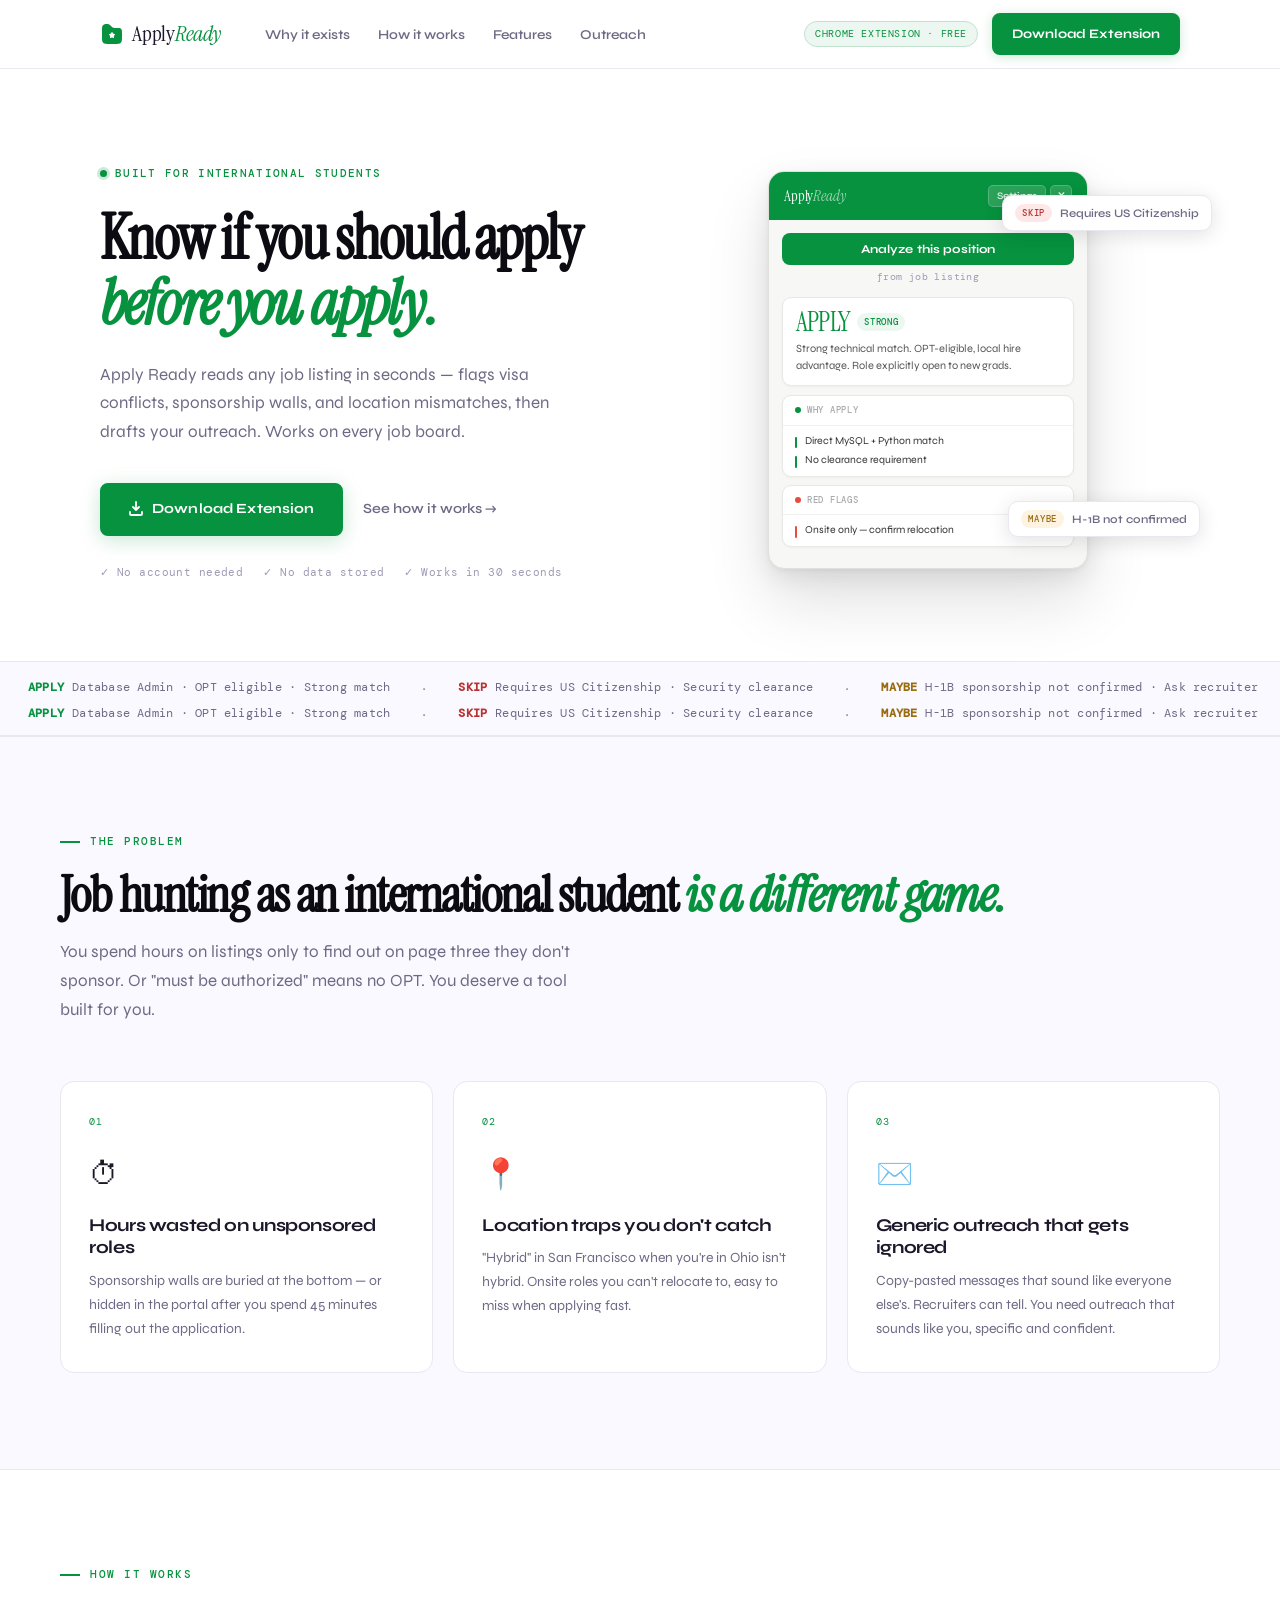
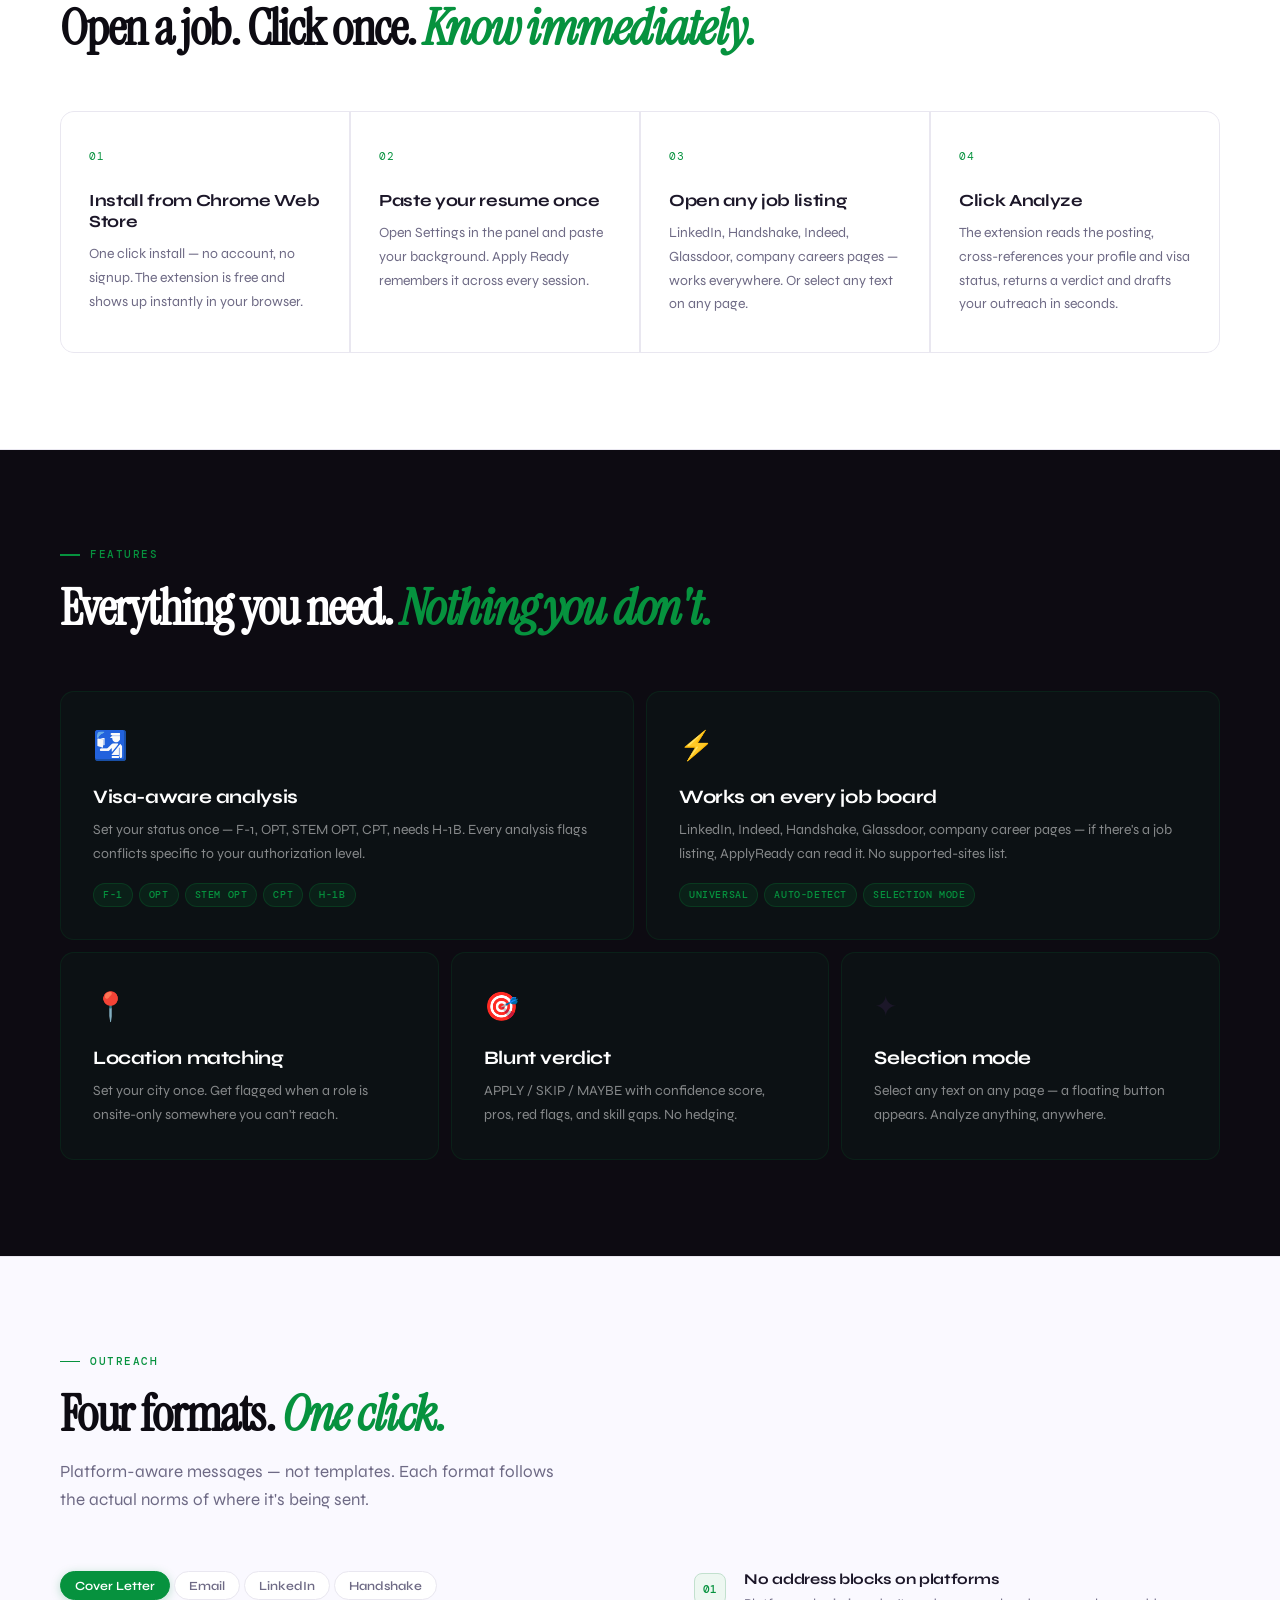
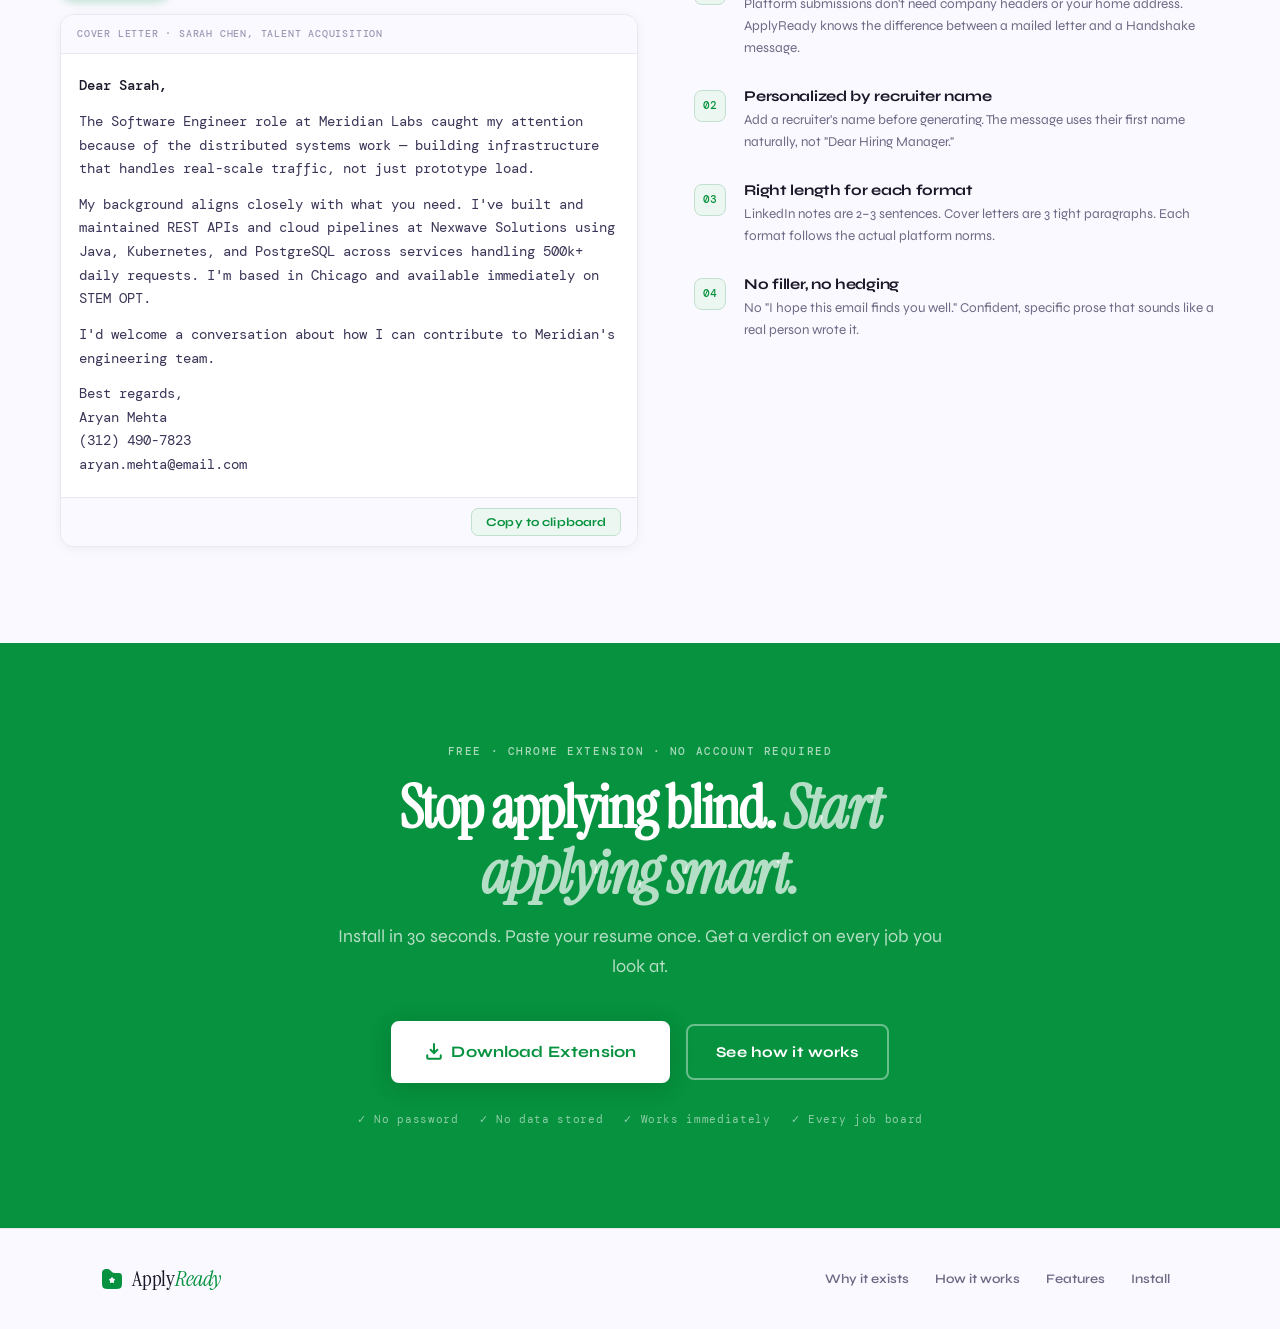
==== commit e50bd5f6: "docs:added docs and branding elements, and refactored:" ====
--- a/index.html
+++ b/index.html
@@ -1,32 +1,42 @@
 <!DOCTYPE html>
 <html lang="en">
+
 <head>
   <meta charset="UTF-8" />
   <meta name="viewport" content="width=device-width, initial-scale=1.0" />
   <title>ApplyReady — Know if you should apply before you apply</title>
   <link rel="preconnect" href="https://fonts.googleapis.com">
-  <link rel="icon" type="image/png" href="/logo.png" />
-  <link href="https://fonts.googleapis.com/css2?family=Instrument+Serif:ital@0;1&family=DM+Mono:wght@400;500&family=Syne:wght@400;600;700;800&display=swap" rel="stylesheet">
+  <link rel="icon" type="image/png" href="/assets/favicon.png" />
+  <link
+    href="https://fonts.googleapis.com/css2?family=Instrument+Serif:ital@0;1&family=DM+Mono:wght@400;500&family=Syne:wght@400;600;700;800&display=swap"
+    rel="stylesheet">
   <link rel="stylesheet" href="css/style.css" />
 </head>
+
 <body>
 
   <!-- ── NAVIGATION ── -->
   <nav id="navbar">
     <div class="nav-inner">
-      <a href="#" class="nav-logo">Apply<span>Ready</span></a>
+      <a href="#" class="nav-logo">
+        <svg width="24" height="24" viewBox="0 0 24 24" fill="none" xmlns="http://www.w3.org/2000/svg">
+          <path fill-rule="evenodd" clip-rule="evenodd"
+            d="M2.06935 5.25839C2 5.62595 2 6.06722 2 6.94975V14C2 17.7712 2 19.6569 3.17157 20.8284C4.34315 22 6.22876 22 10 22H14C17.7712 22 19.6569 22 20.8284 20.8284C22 19.6569 22 17.7712 22 14V11.7979C22 9.16554 22 7.84935 21.2305 6.99383C21.1598 6.91514 21.0849 6.84024 21.0062 6.76946C20.1506 6 18.8345 6 16.2021 6H15.8284C14.6747 6 14.0979 6 13.5604 5.84678C13.2651 5.7626 12.9804 5.64471 12.7121 5.49543C12.2237 5.22367 11.8158 4.81578 11 4L10.4497 3.44975C10.1763 3.17633 10.0396 3.03961 9.89594 2.92051C9.27652 2.40704 8.51665 2.09229 7.71557 2.01738C7.52976 2 7.33642 2 6.94975 2C6.06722 2 5.62595 2 5.25839 2.06935C3.64031 2.37464 2.37464 3.64031 2.06935 5.25839ZM12.9524 11.1989L12.8541 11.0225C12.4741 10.3408 12.2841 10 12 10C11.7159 10 11.5259 10.3408 11.1459 11.0225L11.0476 11.1989C10.9397 11.3926 10.8857 11.4894 10.8015 11.5533C10.7173 11.6172 10.6125 11.641 10.4028 11.6884L10.2119 11.7316C9.47396 11.8986 9.10501 11.982 9.01723 12.2643C8.92945 12.5466 9.18097 12.8407 9.68403 13.429L9.81418 13.5812C9.95713 13.7483 10.0286 13.8319 10.0608 13.9353C10.0929 14.0387 10.0821 14.1502 10.0605 14.3733L10.0408 14.5763C9.96476 15.3612 9.92674 15.7536 10.1565 15.9281C10.3864 16.1025 10.7318 15.9435 11.4227 15.6254L11.6014 15.5431C11.7978 15.4527 11.8959 15.4075 12 15.4075C12.1041 15.4075 12.2022 15.4527 12.3986 15.5431L12.5773 15.6254C13.2682 15.9435 13.6136 16.1025 13.8435 15.9281C14.0733 15.7536 14.0352 15.3612 13.9592 14.5763L13.9395 14.3733C13.9179 14.1502 13.9071 14.0387 13.9392 13.9353C13.9714 13.8319 14.0429 13.7483 14.1858 13.5812L14.316 13.429C14.819 12.8407 15.0706 12.5466 14.9828 12.2643C14.895 11.982 14.526 11.8986 13.7881 11.7316L13.5972 11.6884C13.3875 11.641 13.2827 11.6172 13.1985 11.5533C13.1143 11.4894 13.0603 11.3926 12.9524 11.1989Z"
+            fill="#06923E" />
+        </svg>
+        Apply<span>Ready</span>
+      </a>
 
       <ul class="nav-links">
         <li><a href="#problem">Why it exists</a></li>
         <li><a href="#how">How it works</a></li>
         <li><a href="#features">Features</a></li>
         <li><a href="#outreach">Outreach</a></li>
-        <li><a href="#testimonials">Stories</a></li>
       </ul>
 
       <div class="nav-right">
         <span class="nav-badge">Chrome Extension · Free</span>
-        <a href="#install" class="nav-cta">Add to Chrome</a>
+        <a href="#install" class="nav-cta">Download Extension</a>
       </div>
 
       <button class="nav-hamburger" id="hamburger" aria-label="Menu">
@@ -39,8 +49,7 @@
       <a href="#how">How it works</a>
       <a href="#features">Features</a>
       <a href="#outreach">Outreach</a>
-      <a href="#testimonials">Stories</a>
-      <a href="#install" class="mobile-cta">Add to Chrome — Free</a>
+      <a href="#install" class="mobile-cta">Download Extension</a>
     </div>
   </nav>
 
@@ -57,15 +66,21 @@
           <em>before you apply.</em>
         </h1>
         <p class="hero-sub">
-          Apply Ready reads any job listing in seconds — flags visa conflicts, sponsorship walls, and location mismatches, then drafts your outreach. Works on every job board.
+          Apply Ready reads any job listing in seconds — flags visa conflicts, sponsorship walls, and location
+          mismatches, then drafts your outreach. Works on every job board.
         </p>
+
         <div class="hero-actions">
-          <a href="#install" class="btn-primary">
-            <svg width="16" height="16" viewBox="0 0 16 16" fill="none"><path d="M8 1v8M5 6l3 3 3-3M2 11v2a1 1 0 001 1h10a1 1 0 001-1v-2" stroke="currentColor" stroke-width="1.8" stroke-linecap="round" stroke-linejoin="round"/></svg>
-            Add to Chrome — Free
+          <a href="https://chromewebstore.google.com" target="_blank" class="btn-primary">
+            <svg width="16" height="16" viewBox="0 0 16 16" fill="none">
+              <path d="M8 1v8M5 6l3 3 3-3M2 11v2a1 1 0 001 1h10a1 1 0 001-1v-2" stroke="currentColor" stroke-width="1.8"
+                stroke-linecap="round" stroke-linejoin="round" />
+            </svg>
+            Download Extension
           </a>
           <a href="#how" class="btn-ghost">See how it works →</a>
         </div>
+
         <div class="hero-trust">
           <span>✓ No account needed</span>
           <span>✓ No data stored</span>
@@ -91,7 +106,8 @@
                 <span class="mock-verdict apply">APPLY</span>
                 <span class="mock-conf strong">STRONG</span>
               </div>
-              <p class="mock-summary">Strong technical match. OPT-eligible, local hire advantage. Role explicitly open to new grads.</p>
+              <p class="mock-summary">Strong technical match. OPT-eligible, local hire advantage. Role explicitly open
+                to new grads.</p>
             </div>
 
             <div class="mock-bullets-card">
@@ -117,7 +133,6 @@
           </div>
         </div>
 
-        <!-- floating verdict cards -->
         <div class="float-card fc-skip">
           <span class="fc-label skip">SKIP</span>
           <span class="fc-text">Requires US Citizenship</span>
@@ -158,7 +173,8 @@
       <div class="section-header">
         <div class="eyebrow">The problem</div>
         <h2 class="section-h2">Job hunting as an international student <em>is a different game.</em></h2>
-        <p class="section-sub">You spend hours on listings only to find out on page three they don't sponsor. Or "must be authorized" means no OPT. You deserve a tool built for you.</p>
+        <p class="section-sub">You spend hours on listings only to find out on page three they don't sponsor. Or "must
+          be authorized" means no OPT. You deserve a tool built for you.</p>
       </div>
 
       <div class="pain-grid">
@@ -166,19 +182,22 @@
           <div class="pain-num">01</div>
           <div class="pain-icon">⏱</div>
           <h3>Hours wasted on unsponsored roles</h3>
-          <p>Sponsorship walls are buried at the bottom — or hidden in the portal after you spend 45 minutes filling out the application.</p>
+          <p>Sponsorship walls are buried at the bottom — or hidden in the portal after you spend 45 minutes filling out
+            the application.</p>
         </div>
         <div class="pain-card reveal delay-1">
           <div class="pain-num">02</div>
           <div class="pain-icon">📍</div>
           <h3>Location traps you don't catch</h3>
-          <p>"Hybrid" in San Francisco when you're in Ohio isn't hybrid. Onsite roles you can't relocate to, easy to miss when applying fast.</p>
+          <p>"Hybrid" in San Francisco when you're in Ohio isn't hybrid. Onsite roles you can't relocate to, easy to
+            miss when applying fast.</p>
         </div>
         <div class="pain-card reveal delay-2">
           <div class="pain-num">03</div>
           <div class="pain-icon">✉️</div>
           <h3>Generic outreach that gets ignored</h3>
-          <p>Copy-pasted messages that sound like everyone else's. Recruiters can tell. You need outreach that sounds like you, specific and confident.</p>
+          <p>Copy-pasted messages that sound like everyone else's. Recruiters can tell. You need outreach that sounds
+            like you, specific and confident.</p>
         </div>
       </div>
     </div>
@@ -195,23 +214,27 @@
       <div class="steps-grid">
         <div class="step reveal">
           <div class="step-num">01</div>
-          <h3 class="step-title">Paste your resume once</h3>
-          <p class="step-desc">Open Settings in the panel and paste your background. Apply Ready remembers it across every session.</p>
+          <h3 class="step-title">Install from Chrome Web Store</h3>
+          <p class="step-desc">One click install — no account, no signup. The extension is free and shows up instantly
+            in your browser.</p>
         </div>
         <div class="step reveal delay-1">
           <div class="step-num">02</div>
-          <h3 class="step-title">Open any job listing</h3>
-          <p class="step-desc">LinkedIn, Handshake, Indeed, Glassdoor, company careers pages — works everywhere. Or select any text on any page.</p>
+          <h3 class="step-title">Paste your resume once</h3>
+          <p class="step-desc">Open Settings in the panel and paste your background. Apply Ready remembers it across
+            every session.</p>
         </div>
         <div class="step reveal delay-2">
           <div class="step-num">03</div>
-          <h3 class="step-title">Click Analyze</h3>
-          <p class="step-desc">The floating button reads the posting, cross-references your profile and visa status, returns a verdict in seconds.</p>
+          <h3 class="step-title">Open any job listing</h3>
+          <p class="step-desc">LinkedIn, Handshake, Indeed, Glassdoor, company careers pages — works everywhere. Or
+            select any text on any page.</p>
         </div>
         <div class="step reveal delay-3">
           <div class="step-num">04</div>
-          <h3 class="step-title">Draft your outreach</h3>
-          <p class="step-desc">Choose Email, LinkedIn, Handshake, or Cover Letter. Add the recruiter's name for a personalized message. Copy and send.</p>
+          <h3 class="step-title">Click Analyze</h3>
+          <p class="step-desc">The extension reads the posting, cross-references your profile and visa status, returns a
+            verdict and drafts your outreach in seconds.</p>
         </div>
       </div>
     </div>
@@ -229,7 +252,8 @@
         <div class="bento-card large reveal">
           <div class="bento-icon">🛂</div>
           <h3>Visa-aware analysis</h3>
-          <p>Set your status once — F-1, OPT, STEM OPT, CPT, needs H-1B. Every analysis flags conflicts specific to your authorization level.</p>
+          <p>Set your status once — F-1, OPT, STEM OPT, CPT, needs H-1B. Every analysis flags conflicts specific to your
+            authorization level.</p>
           <div class="bento-tags">
             <span>F-1</span><span>OPT</span><span>STEM OPT</span><span>CPT</span><span>H-1B</span>
           </div>
@@ -237,7 +261,8 @@
         <div class="bento-card large reveal delay-1">
           <div class="bento-icon">⚡</div>
           <h3>Works on every job board</h3>
-          <p>LinkedIn, Indeed, Handshake, Glassdoor, company career pages — if there's a job listing, ApplyReady can read it. No supported-sites list.</p>
+          <p>LinkedIn, Indeed, Handshake, Glassdoor, company career pages — if there's a job listing, ApplyReady can
+            read it. No supported-sites list.</p>
           <div class="bento-tags">
             <span>Universal</span><span>Auto-detect</span><span>Selection mode</span>
           </div>
@@ -267,7 +292,8 @@
       <div class="section-header">
         <div class="eyebrow">Outreach</div>
         <h2 class="section-h2">Four formats. <em>One click.</em></h2>
-        <p class="section-sub">Platform-aware messages — not templates. Each format follows the actual norms of where it's being sent.</p>
+        <p class="section-sub">Platform-aware messages — not templates. Each format follows the actual norms of where
+          it's being sent.</p>
       </div>
 
       <div class="outreach-grid">
@@ -280,13 +306,16 @@
           </div>
 
           <div class="out-card" id="tab-cover">
-            <div class="out-card-head">Cover letter · Jamie Farmer, HR Specialist</div>
+            <div class="out-card-head">Cover letter · Sarah Chen, Talent Acquisition</div>
             <div class="out-card-body">
-              <p><strong>Dear Jamie,</strong></p>
-              <p>The Database Administrator role at Trumbull Industries caught my attention because of the direct ecommerce infrastructure work — designing systems that scale with real transaction volume, not just demo data.</p>
-              <p>My background maps closely to what you need. I've worked with MySQL, MongoDB, and Python across production environments at Haicam Technologies, managing databases handling 1,000+ concurrent users. I'm based locally in Youngstown and available to start immediately on OPT.</p>
-              <p>I'd welcome a conversation about how I can support Trumbull's data infrastructure.</p>
-              <p>Best regards,<br>Sundar Raj Sharma<br>(929) 753-3512<br>srsharma33@student.ysu.edu</p>
+              <p><strong>Dear Sarah,</strong></p>
+              <p>The Software Engineer role at Meridian Labs caught my attention because of the distributed systems work
+                — building infrastructure that handles real-scale traffic, not just prototype load.</p>
+              <p>My background aligns closely with what you need. I've built and maintained REST APIs and cloud
+                pipelines at Nexwave Solutions using Java, Kubernetes, and PostgreSQL across services handling 500k+
+                daily requests. I'm based in Chicago and available immediately on STEM OPT.</p>
+              <p>I'd welcome a conversation about how I can contribute to Meridian's engineering team.</p>
+              <p>Best regards,<br>Aryan Mehta<br>(312) 490-7823<br>aryan.mehta@email.com</p>
             </div>
             <div class="out-card-foot">
               <button class="out-copy" onclick="copyText(this)">Copy to clipboard</button>
@@ -294,13 +323,16 @@
           </div>
 
           <div class="out-card hidden" id="tab-email">
-            <div class="out-card-head">Cold email · Jamie Farmer</div>
+            <div class="out-card-head">Cold email · Sarah Chen</div>
             <div class="out-card-body">
-              <p><strong>Dear Jamie,</strong></p>
-              <p>I came across the Database Administrator opening at Trumbull Industries and wanted to reach out directly. The ecommerce infrastructure focus is exactly the kind of work I've been building toward.</p>
-              <p>I've worked with MySQL, MongoDB, and Python in production at Haicam Technologies and I'm completing my M.S. in CIS at YSU — locally in Youngstown. I'm on OPT and available to start immediately with no sponsorship complications.</p>
+              <p><strong>Dear Sarah,</strong></p>
+              <p>I came across the Software Engineer opening at Meridian Labs and wanted to reach out directly. The
+                distributed systems focus is exactly the kind of infrastructure challenge I've been building toward.</p>
+              <p>I've worked with Java, Kubernetes, and PostgreSQL in production at Nexwave Solutions and I'm completing
+                my M.S. in Computer Science at UIC. I'm on STEM OPT and available immediately with no sponsorship
+                complications.</p>
               <p>Would you have 15 minutes this week to connect?</p>
-              <p>Best regards,<br>Sundar Raj Sharma<br>(929) 753-3512</p>
+              <p>Best regards,<br>Aryan Mehta<br>(312) 490-7823</p>
             </div>
             <div class="out-card-foot">
               <button class="out-copy" onclick="copyText(this)">Copy to clipboard</button>
@@ -310,7 +342,9 @@
           <div class="out-card hidden" id="tab-linkedin">
             <div class="out-card-head">LinkedIn connection note · 2 sentences</div>
             <div class="out-card-body">
-              <p>Hi Jamie, I'm a CIS grad student at YSU applying for the Database Administrator role at Trumbull Industries — my MySQL and Python background aligns closely with what you're looking for. Would love to connect and hear more about the team.</p>
+              <p>Hi Sarah, I'm a CS grad student at UIC applying for the Software Engineer role at Meridian Labs — my
+                Java and Kubernetes background aligns closely with what you're looking for. Would love to connect and
+                hear more about the team.</p>
             </div>
             <div class="out-card-foot">
               <button class="out-copy" onclick="copyText(this)">Copy to clipboard</button>
@@ -320,7 +354,9 @@
           <div class="out-card hidden" id="tab-handshake">
             <div class="out-card-head">Handshake message · Mobile-readable</div>
             <div class="out-card-body">
-              <p>Hi Jamie, I'm applying for the Database Administrator role and wanted to reach out directly. The ecommerce database work stands out — it's exactly the kind of production-scale challenge I've been focused on at Haicam Technologies. Happy to answer any questions about my background.</p>
+              <p>Hi Sarah, I'm applying for the Software Engineer role and wanted to reach out directly. The distributed
+                systems work stands out — it's exactly the kind of production-scale challenge I've been focused on at
+                Nexwave Solutions. Happy to answer any questions about my background.</p>
             </div>
             <div class="out-card-foot">
               <button class="out-copy" onclick="copyText(this)">Copy to clipboard</button>
@@ -333,93 +369,32 @@
             <div class="op-num">01</div>
             <div class="op-content">
               <h4>No address blocks on platforms</h4>
-              <p>Platform submissions don't need company headers or your home address. ApplyReady knows the difference between a mailed letter and a Handshake message.</p>
+              <p>Platform submissions don't need company headers or your home address. ApplyReady knows the difference
+                between a mailed letter and a Handshake message.</p>
             </div>
           </div>
           <div class="op">
             <div class="op-num">02</div>
             <div class="op-content">
               <h4>Personalized by recruiter name</h4>
-              <p>Add a recruiter's name before generating. The message uses their first name naturally, not "Dear Hiring Manager."</p>
+              <p>Add a recruiter's name before generating. The message uses their first name naturally, not "Dear Hiring
+                Manager."</p>
             </div>
           </div>
           <div class="op">
             <div class="op-num">03</div>
             <div class="op-content">
               <h4>Right length for each format</h4>
-              <p>LinkedIn notes are 2–3 sentences. Cover letters are 3 tight paragraphs. Each format follows the actual platform norms.</p>
+              <p>LinkedIn notes are 2–3 sentences. Cover letters are 3 tight paragraphs. Each format follows the actual
+                platform norms.</p>
             </div>
           </div>
           <div class="op">
             <div class="op-num">04</div>
             <div class="op-content">
               <h4>No filler, no hedging</h4>
-              <p>No "I hope this email finds you well." Confident, specific prose that sounds like a real person wrote it.</p>
-            </div>
-          </div>
-        </div>
-      </div>
-    </div>
-  </section>
-
-  <!-- ── STATS ── -->
-  <div class="stats-band">
-    <div class="stats-inner">
-      <div class="stat reveal">
-        <div class="stat-num">12<span>s</span></div>
-        <div class="stat-label">Average time to verdict</div>
-      </div>
-      <div class="stat reveal delay-1">
-        <div class="stat-num">∞</div>
-        <div class="stat-label">Job boards supported</div>
-      </div>
-      <div class="stat reveal delay-2">
-        <div class="stat-num">4</div>
-        <div class="stat-label">Outreach formats</div>
-      </div>
-      <div class="stat reveal delay-3">
-        <div class="stat-num">$0</div>
-        <div class="stat-label">Cost to use</div>
-      </div>
-    </div>
-  </div>
-
-  <!-- ── TESTIMONIALS ── -->
-  <section class="section testimonials-section" id="testimonials">
-    <div class="section-inner">
-      <div class="section-header">
-        <div class="eyebrow">From the community</div>
-        <h2 class="section-h2">Built by an international student, <em>for international students.</em></h2>
-      </div>
-
-      <div class="testimonials-grid">
-        <div class="tcard reveal">
-          <div class="tcard-body">"I used to spend 20 minutes reading every posting before finding the sponsorship wall at the very bottom. ApplyReady catches it in seconds."</div>
-          <div class="tcard-person">
-            <div class="tcard-avatar">AR</div>
-            <div>
-              <div class="tcard-name">Aditya R.</div>
-              <div class="tcard-meta">CS grad · F-1 OPT · YSU</div>
-            </div>
-          </div>
-        </div>
-        <div class="tcard reveal delay-1">
-          <div class="tcard-body">"The cover letter it generated was better than what I'd write in an hour. Specific, confident, no filler. The recruiter responded the same day."</div>
-          <div class="tcard-person">
-            <div class="tcard-avatar">PK</div>
-            <div>
-              <div class="tcard-name">Priya K.</div>
-              <div class="tcard-meta">MIS grad · STEM OPT · Ohio State</div>
-            </div>
-          </div>
-        </div>
-        <div class="tcard reveal delay-2">
-          <div class="tcard-body">"It flagged three roles I was about to apply to as onsite-only in SF. Saved me from three pointless phone screens and weeks of false hope."</div>
-          <div class="tcard-person">
-            <div class="tcard-avatar">MZ</div>
-            <div>
-              <div class="tcard-name">Mehmet Z.</div>
-              <div class="tcard-meta">Data Science · J-1 · Case Western</div>
+              <p>No "I hope this email finds you well." Confident, specific prose that sounds like a real person wrote
+                it.</p>
             </div>
           </div>
         </div>
@@ -434,14 +409,18 @@
       <h2 class="cta-h2">Stop applying blind. <em>Start applying smart.</em></h2>
       <p class="cta-sub">Install in 30 seconds. Paste your resume once. Get a verdict on every job you look at.</p>
       <div class="cta-actions">
-        <a href="#" class="btn-primary large">
-          <svg width="18" height="18" viewBox="0 0 16 16" fill="none"><path d="M8 1v8M5 6l3 3 3-3M2 11v2a1 1 0 001 1h10a1 1 0 001-1v-2" stroke="currentColor" stroke-width="1.8" stroke-linecap="round" stroke-linejoin="round"/></svg>
-          Add to Chrome — Free
+        <a href="https://chromewebstore.google.com" target="_blank" class="btn-primary large">
+          <svg width="18" height="18" viewBox="0 0 16 16" fill="none">
+            <path d="M8 1v8M5 6l3 3 3-3M2 11v2a1 1 0 001 1h10a1 1 0 001-1v-2" stroke="currentColor" stroke-width="1.8"
+              stroke-linecap="round" stroke-linejoin="round" />
+          </svg>
+          Download Extension
         </a>
         <a href="#how" class="btn-outline">See how it works</a>
       </div>
+
       <div class="cta-checks">
-        <span>✓ No account</span>
+        <span>✓ No password</span>
         <span>✓ No data stored</span>
         <span>✓ Works immediately</span>
         <span>✓ Every job board</span>
@@ -452,22 +431,27 @@
   <!-- ── FOOTER ── -->
   <footer>
     <div class="footer-inner">
-      <div class="footer-left">
-        <div class="footer-logo">Apply<span>Ready</span></div>
-        <div class="footer-tagline">Visa-aware job analysis for international students.</div>
-      </div>
+      <a href="#" class="nav-logo">
+        <svg width="24" height="24" viewBox="0 0 24 24" fill="none" xmlns="http://www.w3.org/2000/svg">
+          <path fill-rule="evenodd" clip-rule="evenodd"
+            d="M2.06935 5.25839C2 5.62595 2 6.06722 2 6.94975V14C2 17.7712 2 19.6569 3.17157 20.8284C4.34315 22 6.22876 22 10 22H14C17.7712 22 19.6569 22 20.8284 20.8284C22 19.6569 22 17.7712 22 14V11.7979C22 9.16554 22 7.84935 21.2305 6.99383C21.1598 6.91514 21.0849 6.84024 21.0062 6.76946C20.1506 6 18.8345 6 16.2021 6H15.8284C14.6747 6 14.0979 6 13.5604 5.84678C13.2651 5.7626 12.9804 5.64471 12.7121 5.49543C12.2237 5.22367 11.8158 4.81578 11 4L10.4497 3.44975C10.1763 3.17633 10.0396 3.03961 9.89594 2.92051C9.27652 2.40704 8.51665 2.09229 7.71557 2.01738C7.52976 2 7.33642 2 6.94975 2C6.06722 2 5.62595 2 5.25839 2.06935C3.64031 2.37464 2.37464 3.64031 2.06935 5.25839ZM12.9524 11.1989L12.8541 11.0225C12.4741 10.3408 12.2841 10 12 10C11.7159 10 11.5259 10.3408 11.1459 11.0225L11.0476 11.1989C10.9397 11.3926 10.8857 11.4894 10.8015 11.5533C10.7173 11.6172 10.6125 11.641 10.4028 11.6884L10.2119 11.7316C9.47396 11.8986 9.10501 11.982 9.01723 12.2643C8.92945 12.5466 9.18097 12.8407 9.68403 13.429L9.81418 13.5812C9.95713 13.7483 10.0286 13.8319 10.0608 13.9353C10.0929 14.0387 10.0821 14.1502 10.0605 14.3733L10.0408 14.5763C9.96476 15.3612 9.92674 15.7536 10.1565 15.9281C10.3864 16.1025 10.7318 15.9435 11.4227 15.6254L11.6014 15.5431C11.7978 15.4527 11.8959 15.4075 12 15.4075C12.1041 15.4075 12.2022 15.4527 12.3986 15.5431L12.5773 15.6254C13.2682 15.9435 13.6136 16.1025 13.8435 15.9281C14.0733 15.7536 14.0352 15.3612 13.9592 14.5763L13.9395 14.3733C13.9179 14.1502 13.9071 14.0387 13.9392 13.9353C13.9714 13.8319 14.0429 13.7483 14.1858 13.5812L14.316 13.429C14.819 12.8407 15.0706 12.5466 14.9828 12.2643C14.895 11.982 14.526 11.8986 13.7881 11.7316L13.5972 11.6884C13.3875 11.641 13.2827 11.6172 13.1985 11.5533C13.1143 11.4894 13.0603 11.3926 12.9524 11.1989Z"
+            fill="#06923E" />
+        </svg>
+        Apply<span>Ready</span>
+      </a>
       <div class="footer-links">
         <a href="#problem">Why it exists</a>
         <a href="#how">How it works</a>
         <a href="#features">Features</a>
         <a href="#install">Install</a>
       </div>
-      <div class="footer-right">
-        <div class="footer-mono">BUILT AT YOUNGSTOWN STATE · 2026</div>
-      </div>
     </div>
   </footer>
 
   <script src="script/script.js"></script>
+
+
+
 </body>
+
 </html>
--- a/css/style.css
+++ b/css/style.css
@@ -1,29 +1,27 @@
-/* ── VARIABLES ── */
 :root {
-  --g:        #1a6b35;
-  --g-light:  #e8f5ec;
-  --g-mid:    #c3e6ce;
-  --g-hover:  #158030;
-  --black:    #0a0a09;
-  --ink:      #1a1a18;
-  --ink-2:    #3a3a36;
-  --ink-3:    #6b6b64;
-  --ink-4:    #9a9a92;
-  --rule:     #e8e8e4;
-  --surface:  #f9f9f7;
+  --g:        #06923E;
+  --g-light:  #edf7f1;
+  --g-mid:    #c2e0ce;
+  --g-hover:  #057a34;
+  --black:    #0d0b12;
+  --ink:      #1c1729;
+  --ink-2:    #3b3557;
+  --ink-3:    #6e6a85;
+  --ink-4:    #9e9ab5;
+  --rule:     #e9e7f0;
+  --surface:  #faf9ff;
   --white:    #ffffff;
 
   --font-display: 'Instrument Serif', serif;
   --font-ui:      'Syne', sans-serif;
   --font-mono:    'DM Mono', monospace;
 
-  --radius:   14px;
+  --radius:    14px;
   --radius-sm: 8px;
-  --max-w:    1160px;
-  --nav-h:    68px;
-}
-
-/* ── RESET ── */
+  --max-w:     1160px;
+  --nav-h:     68px;
+}
+
 *, *::before, *::after { box-sizing: border-box; margin: 0; padding: 0; }
 html { scroll-behavior: smooth; -webkit-font-smoothing: antialiased; }
 
@@ -36,14 +34,26 @@
   overflow-x: hidden;
 }
 
+
+.nav-logo {
+  display: flex;
+  align-items: center;
+}
+
+.nav-logo svg {
+  margin-right: 8px;
+}
+
+.nav-logo svg path {
+  fill: #06923E;
+}
+
 a { text-decoration: none; color: inherit; }
 ul { list-style: none; }
 img, svg { display: block; }
 
-/* ── TYPOGRAPHY SCALE ── */
 h1, h2, h3, h4 { line-height: 1.1; letter-spacing: -0.02em; }
 
-/* ── UTILITY CLASSES ── */
 .eyebrow {
   font-family: var(--font-mono);
   font-size: 11px; font-weight: 500;
@@ -59,7 +69,6 @@
 .eyebrow.center { justify-content: center; }
 .eyebrow.center::before { display: none; }
 
-/* ── BUTTONS ── */
 .btn-primary {
   display: inline-flex; align-items: center; gap: 8px;
   background: var(--g); color: var(--white);
@@ -69,13 +78,13 @@
   letter-spacing: .01em;
   transition: background .15s, transform .12s, box-shadow .15s;
   cursor: pointer;
-  box-shadow: 0 4px 20px rgba(26,107,53,.25);
+  box-shadow: 0 4px 20px rgba(6,146,62,.22);
 }
 .btn-primary:hover {
   background: var(--g-hover);
   border-color: var(--g-hover);
   transform: translateY(-2px);
-  box-shadow: 0 8px 28px rgba(26,107,53,.35);
+  box-shadow: 0 8px 28px rgba(6,146,62,.32);
 }
 .btn-primary.large { font-size: 16px; padding: 16px 32px; }
 
@@ -101,7 +110,6 @@
   transform: translateY(-2px);
 }
 
-/* ── NAVIGATION ── */
 #navbar {
   position: sticky; top: 0; z-index: 1000;
   background: rgba(255,255,255,.94);
@@ -125,7 +133,9 @@
   font-size: 22px; color: var(--ink); letter-spacing: -.01em;
   flex-shrink: 0;
 }
-.nav-logo span { font-style: italic; color: var(--ink-3); }
+.nav-logo span { font-style: italic; color: var(--ink-3); 
+color: var(--g);
+}
 
 .nav-links {
   display: flex; align-items: center; gap: 4px;
@@ -158,7 +168,7 @@
   padding: 9px 18px; border-radius: var(--radius-sm);
   border: 2px solid var(--g);
   transition: all .15s; white-space: nowrap;
-  box-shadow: 0 2px 12px rgba(26,107,53,.2);
+  box-shadow: 0 2px 12px rgba(6,146,62,.2);
 }
 .nav-cta:hover { background: var(--g-hover); border-color: var(--g-hover); transform: translateY(-1px); }
 
@@ -192,7 +202,6 @@
 }
 .nav-mobile.open { display: flex; }
 
-/* ── HERO ── */
 .hero {
   padding: 90px 40px 80px;
   max-width: var(--max-w);
@@ -216,12 +225,12 @@
 .eyebrow-dot {
   width: 7px; height: 7px; border-radius: 50%;
   background: var(--g); flex-shrink: 0;
-  box-shadow: 0 0 0 3px rgba(26,107,53,.2);
+  box-shadow: 0 0 0 3px rgba(6,146,62,.2);
   animation: pulse 2.4s ease-in-out infinite;
 }
 @keyframes pulse {
-  0%, 100% { box-shadow: 0 0 0 3px rgba(26,107,53,.2); }
-  50%       { box-shadow: 0 0 0 6px rgba(26,107,53,.08); }
+  0%, 100% { box-shadow: 0 0 0 3px rgba(6,146,62,.2); }
+  50%       { box-shadow: 0 0 0 6px rgba(6,146,62,.08); }
 }
 
 .hero-h1 {
@@ -242,15 +251,12 @@
   margin-bottom: 28px; flex-wrap: wrap;
 }
 
-.hero-trust {
-  display: flex; gap: 20px; flex-wrap: wrap;
-}
+.hero-trust { display: flex; gap: 20px; flex-wrap: wrap; }
 .hero-trust span {
   font-family: var(--font-mono);
   font-size: 11px; color: var(--ink-4); letter-spacing: .04em;
 }
 
-/* ── MOCK PANEL ── */
 .hero-right { position: relative; display: flex; justify-content: center; align-items: flex-start; }
 
 .mock-panel {
@@ -337,7 +343,7 @@
   color: #aaa;
 }
 .mock-bdot { width: 6px; height: 6px; border-radius: 50%; }
-.mock-bdot.green { background: #27ae60; }
+.mock-bdot.green { background: var(--g); }
 .mock-bdot.red   { background: #e74c3c; }
 
 .mock-bbody { padding: 8px 12px; display: flex; flex-direction: column; gap: 5px; }
@@ -349,10 +355,9 @@
   width: 2px; flex-shrink: 0; margin-top: 3px;
   align-self: stretch; border-radius: 1px;
 }
-.mock-bar.green { background: #27ae60; }
+.mock-bar.green { background: var(--g); }
 .mock-bar.red   { background: #e74c3c; }
 
-/* Floating verdict chips */
 .float-card {
   position: absolute;
   background: #fff; border-radius: 10px;
@@ -378,14 +383,12 @@
   50%       { transform: translateY(-6px); }
 }
 
-/* ── TICKER ── */
 .ticker-wrap {
   border-top: 1.5px solid var(--rule);
   border-bottom: 1.5px solid var(--rule);
   background: var(--surface);
   overflow: hidden; padding: 11px 0;
 }
-.ticker { position: relative; }
 .ticker-track {
   display: inline-flex; gap: 0; white-space: nowrap;
   animation: ticker 28s linear infinite;
@@ -404,7 +407,6 @@
 .tick b.maybe { color: #9a6c10; }
 .tick-sep { color: var(--ink-4); padding: 0 4px; font-size: 18px; line-height: 1; }
 
-/* ── SECTION BASE ── */
 .section { padding: 96px 40px; }
 .section-inner { max-width: var(--max-w); margin: 0 auto; }
 
@@ -420,7 +422,6 @@
   font-size: 17px; color: var(--ink-3); max-width: 520px; line-height: 1.7;
 }
 
-/* ── PROBLEM SECTION ── */
 .problem-section { background: var(--surface); border-top: 1.5px solid var(--rule); }
 
 .pain-grid {
@@ -436,7 +437,7 @@
 }
 .pain-card:hover {
   border-color: var(--g-mid);
-  box-shadow: 0 8px 32px rgba(0,0,0,.07);
+  box-shadow: 0 8px 32px rgba(6,146,62,.08);
   transform: translateY(-3px);
 }
 .pain-card::before {
@@ -460,7 +461,6 @@
 }
 .pain-card p { font-size: 14px; color: var(--ink-3); line-height: 1.7; }
 
-/* ── HOW IT WORKS ── */
 .how-section { border-top: 1.5px solid var(--rule); }
 
 .steps-grid {
@@ -471,7 +471,6 @@
 
 .step {
   background: var(--white); padding: 36px 28px;
-  position: relative;
   transition: background .15s;
 }
 .step:hover { background: var(--surface); }
@@ -487,15 +486,14 @@
 }
 .step-desc { font-size: 14px; color: var(--ink-3); line-height: 1.7; }
 
-/* ── FEATURES BENTO ── */
 .features-section {
   background: var(--black);
   border-top: 1.5px solid var(--rule);
 }
-.features-section .eyebrow { color: #7ed4a0; }
-.features-section .eyebrow::before { background: #7ed4a0; }
+.features-section .eyebrow { color: var(--g); }
+.features-section .eyebrow::before { background: var(--g); }
 .features-section .section-h2 { color: #fff; }
-.features-section .section-h2 em { color: #7ed4a0; }
+.features-section .section-h2 em { color: var(--g); }
 
 .bento {
   display: grid;
@@ -505,14 +503,14 @@
 }
 
 .bento-card {
-  background: rgba(255,255,255,.04);
-  border: 1.5px solid rgba(255,255,255,.09);
+  background: rgba(6,146,62,.05);
+  border: 1.5px solid rgba(6,146,62,.12);
   border-radius: var(--radius); padding: 32px;
   transition: border-color .2s, background .2s;
 }
 .bento-card:hover {
-  border-color: rgba(126,212,160,.25);
-  background: rgba(255,255,255,.06);
+  border-color: rgba(6,146,62,.28);
+  background: rgba(6,146,62,.08);
 }
 
 .bento-card.large { grid-column: span 3; }
@@ -532,13 +530,12 @@
 .bento-tags span {
   font-family: var(--font-mono); font-size: 10px; font-weight: 500;
   letter-spacing: .06em; text-transform: uppercase;
-  color: #7ed4a0;
-  background: rgba(126,212,160,.1);
-  border: 1px solid rgba(126,212,160,.2);
+  color: var(--g);
+  background: rgba(6,146,62,.12);
+  border: 1px solid rgba(6,146,62,.22);
   padding: 3px 9px; border-radius: 20px;
 }
 
-/* ── OUTREACH ── */
 .outreach-section { border-top: 1.5px solid var(--rule); background: var(--surface); }
 
 .outreach-grid {
@@ -558,7 +555,7 @@
 .out-tab:hover { border-color: var(--g-mid); color: var(--ink); }
 .out-tab.active {
   background: var(--g); border-color: var(--g); color: #fff;
-  box-shadow: 0 2px 10px rgba(26,107,53,.25);
+  box-shadow: 0 2px 10px rgba(6,146,62,.25);
 }
 
 .out-card {
@@ -594,7 +591,6 @@
 .out-copy:hover { background: var(--g-mid); }
 .out-copy.copied { background: var(--g); color: #fff; border-color: var(--g); }
 
-/* Outreach points */
 .outreach-points { display: flex; flex-direction: column; gap: 28px; }
 .op { display: flex; gap: 18px; align-items: flex-start; }
 
@@ -611,7 +607,6 @@
 }
 .op-content p { font-size: 13.5px; color: var(--ink-3); line-height: 1.65; }
 
-/* ── STATS BAND ── */
 .stats-band {
   border-top: 1.5px solid var(--rule);
   border-bottom: 1.5px solid var(--rule);
@@ -630,7 +625,6 @@
 .stat-num span { color: var(--g); }
 .stat-label { font-size: 13.5px; color: var(--ink-3); font-weight: 500; }
 
-/* ── TESTIMONIALS ── */
 .testimonials-section { border-top: 1.5px solid var(--rule); }
 
 .testimonials-grid {
@@ -646,7 +640,7 @@
 }
 .tcard:hover {
   border-color: var(--g-mid);
-  box-shadow: 0 6px 24px rgba(0,0,0,.06);
+  box-shadow: 0 6px 24px rgba(6,146,62,.08);
 }
 
 .tcard-body {
@@ -670,7 +664,6 @@
 .tcard-name { font-size: 14px; font-weight: 700; color: var(--ink); }
 .tcard-meta { font-family: var(--font-mono); font-size: 10.5px; color: var(--ink-4); letter-spacing: .02em; }
 
-/* ── CTA ── */
 .cta-section {
   background: var(--g);
   padding: 100px 40px; text-align: center;
@@ -678,7 +671,7 @@
 .cta-inner { max-width: 640px; margin: 0 auto; }
 
 .cta-section .eyebrow { color: rgba(255,255,255,.65); justify-content: center; }
-.cta-section .eyebrow::before { display: none; }
+.cta-section .eyebrow::before,
 .cta-section .eyebrow::after { display: none; }
 
 .cta-h2 {
@@ -714,7 +707,6 @@
   color: rgba(255,255,255,.55); letter-spacing: .06em;
 }
 
-/* ── FOOTER ── */
 footer {
   border-top: 1.5px solid var(--rule);
   background: var(--surface);
@@ -732,9 +724,7 @@
 .footer-logo span { font-style: italic; color: var(--ink-3); }
 .footer-tagline { font-size: 13px; color: var(--ink-4); margin-top: 3px; }
 
-.footer-links {
-  display: flex; gap: 6px; flex-wrap: wrap;
-}
+.footer-links { display: flex; gap: 6px; flex-wrap: wrap; }
 .footer-links a {
   font-size: 13px; font-weight: 600; color: var(--ink-3);
   padding: 5px 10px; border-radius: 6px;
@@ -748,7 +738,6 @@
   text-align: right;
 }
 
-/* ── SCROLL REVEAL ── */
 .reveal {
   opacity: 0; transform: translateY(28px);
   transition: opacity .6s ease, transform .6s ease;
@@ -758,13 +747,11 @@
 .delay-2 { transition-delay: .24s; }
 .delay-3 { transition-delay: .36s; }
 
-/* ── RESPONSIVE ── */
 @media (max-width: 1024px) {
   .nav-links { display: none; }
   .nav-badge { display: none; }
   .nav-hamburger { display: flex; }
   .nav-inner { gap: 16px; }
-
   .bento-card.large { grid-column: span 6; }
   .bento-card.small { grid-column: span 3; }
 }
@@ -775,18 +762,14 @@
   .hero-left { max-width: 100%; }
   .hero-right { display: none; }
   .hero-h1 { font-size: 44px; }
-
   .section { padding: 64px 24px; }
   .stats-inner { padding: 48px 24px; }
-
   .pain-grid { grid-template-columns: 1fr; gap: 14px; }
   .steps-grid { grid-template-columns: 1fr 1fr; }
   .bento-card.small { grid-column: span 3; }
-
   .outreach-grid { grid-template-columns: 1fr; }
   .stats-inner { grid-template-columns: repeat(2, 1fr); }
   .testimonials-grid { grid-template-columns: 1fr; }
-
   .cta-section { padding: 72px 24px; }
   .footer-inner { flex-direction: column; align-items: flex-start; gap: 20px; }
   .footer-mono { text-align: left; }
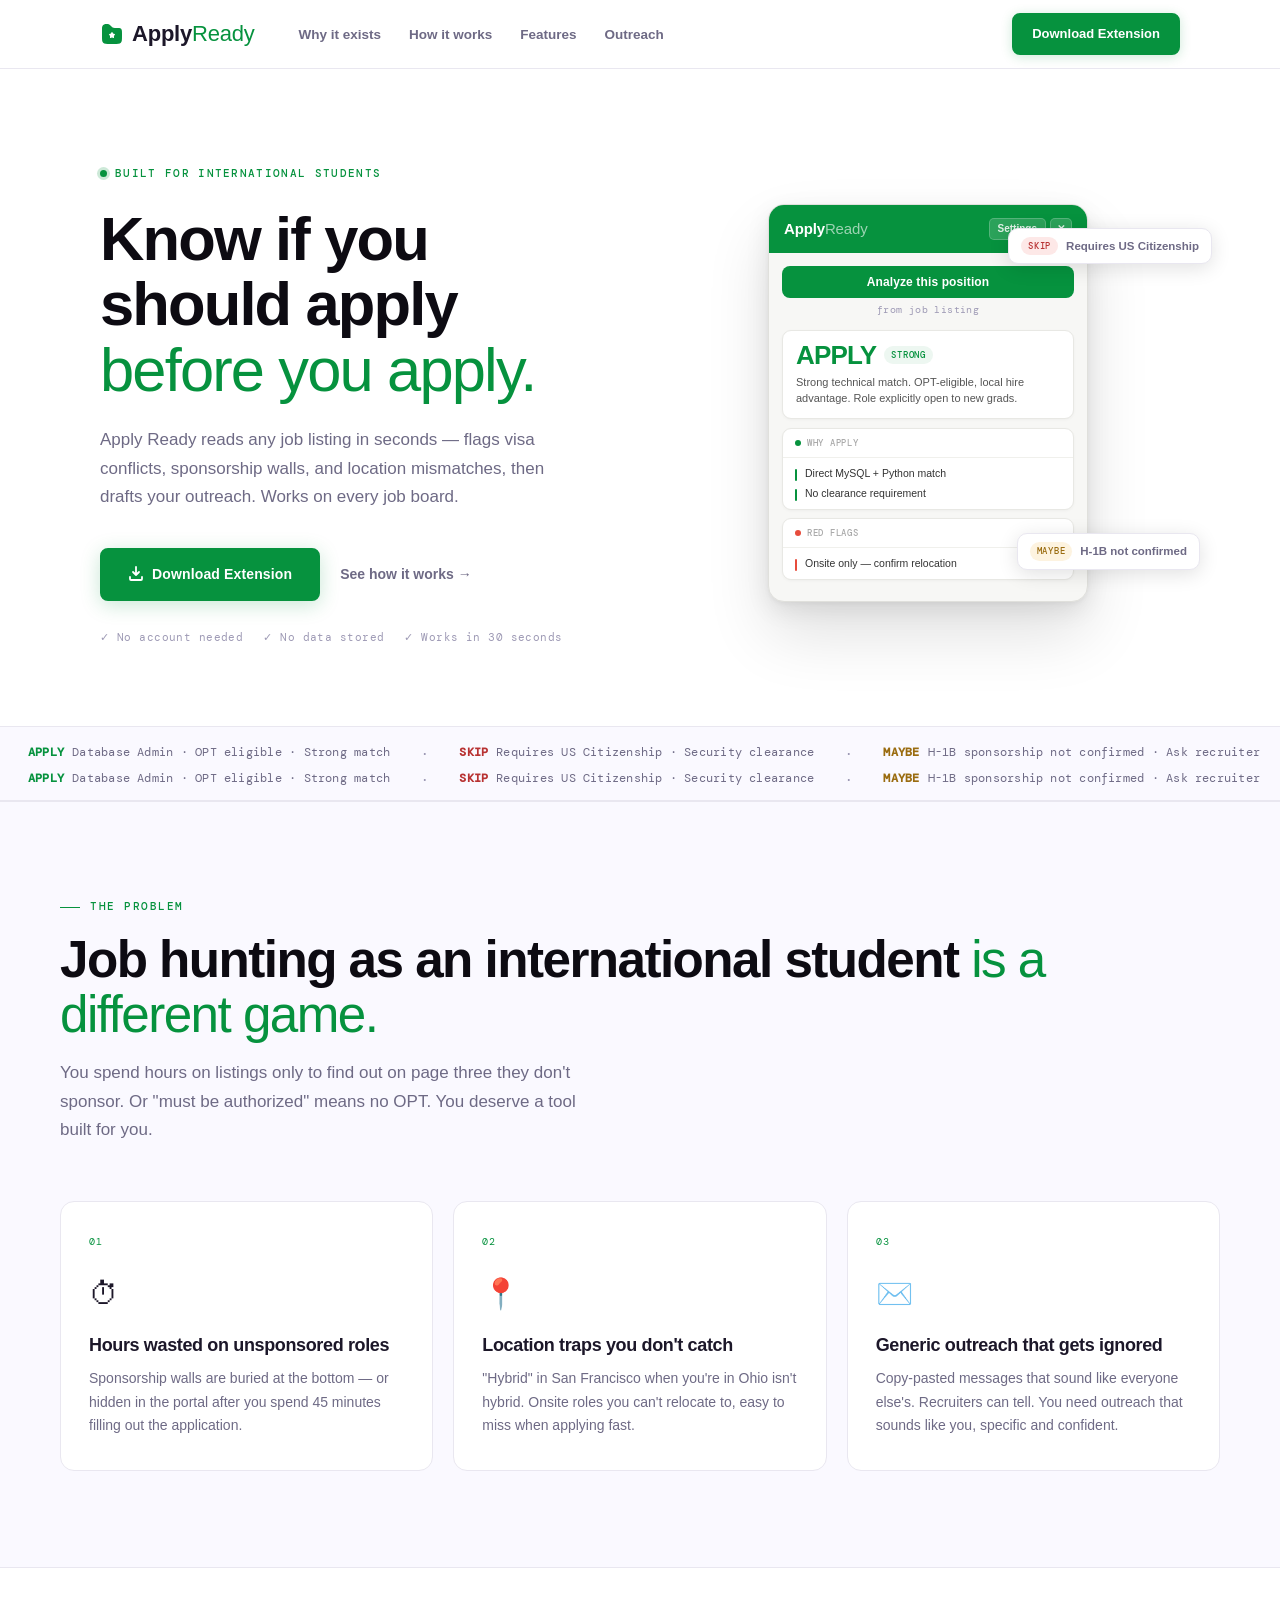
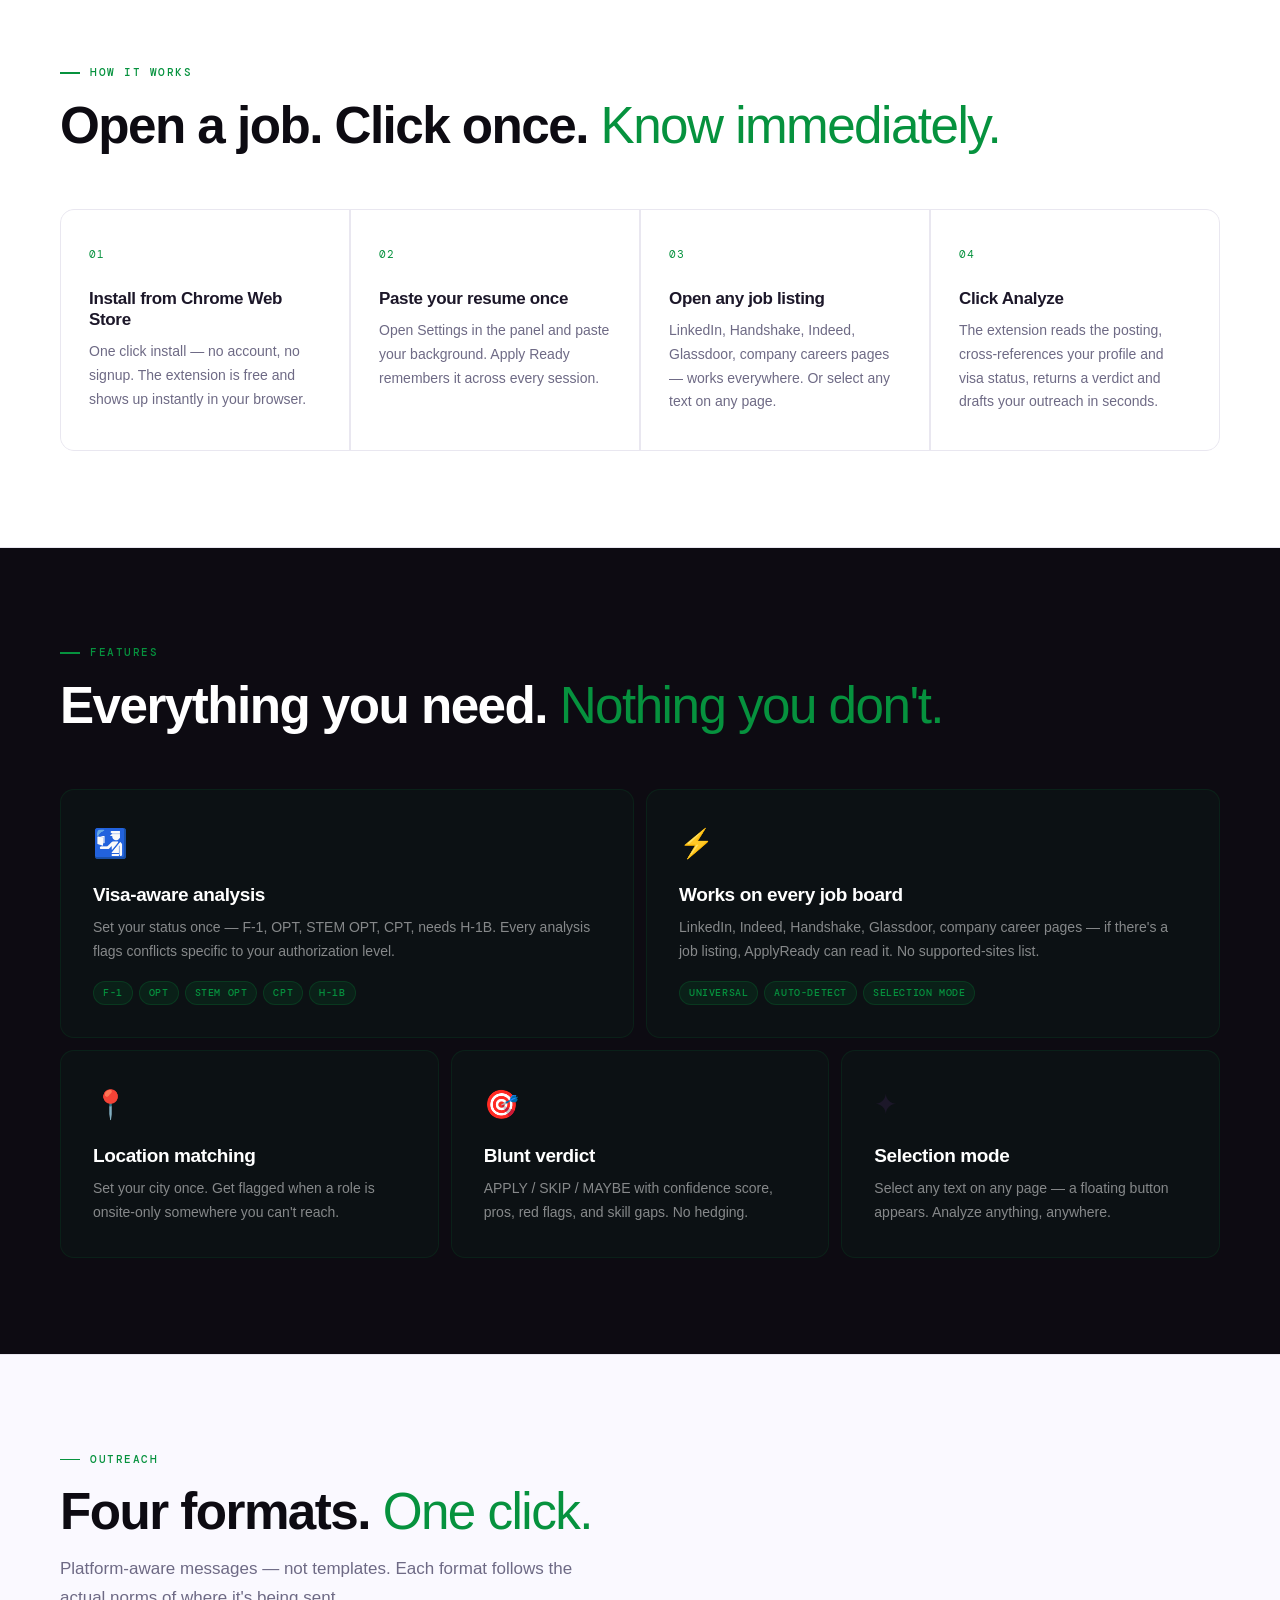
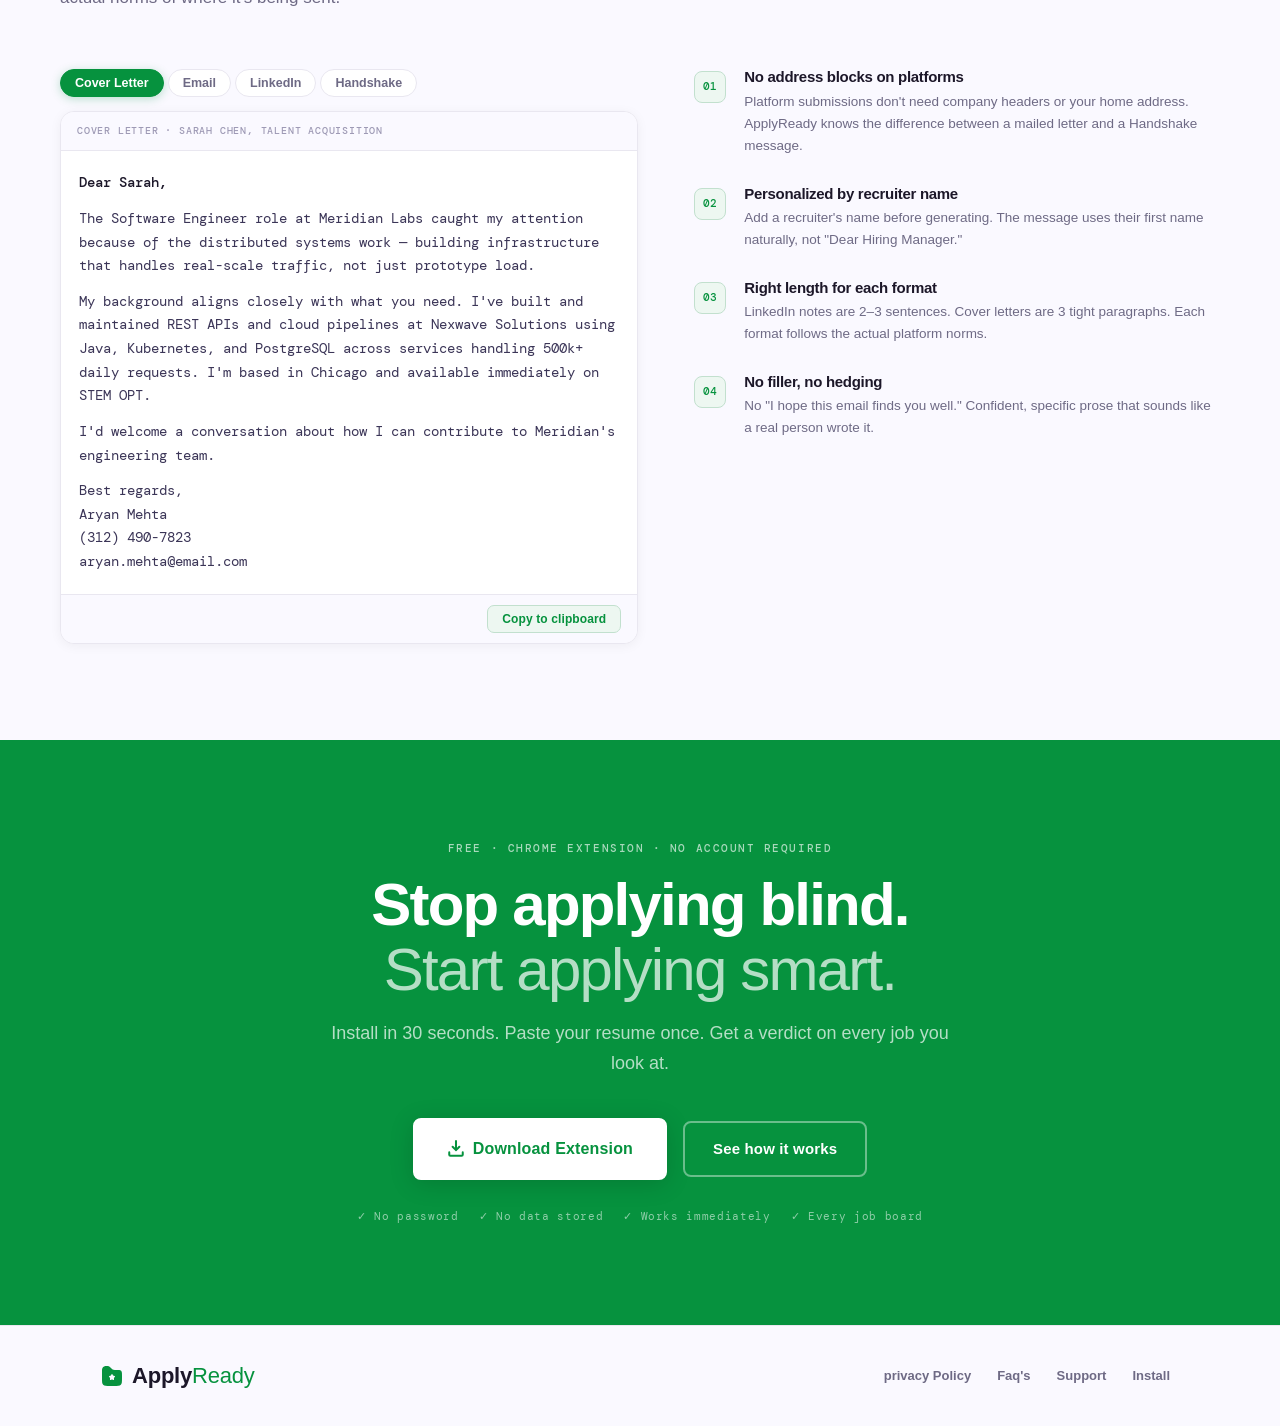
==== commit 296694d2: "fix:issues and design rec" ====
--- a/index.html
+++ b/index.html
@@ -6,7 +6,7 @@
   <meta name="viewport" content="width=device-width, initial-scale=1.0" />
   <title>ApplyReady — Know if you should apply before you apply</title>
   <link rel="preconnect" href="https://fonts.googleapis.com">
-  <link rel="icon" type="image/png" href="/assets/favicon.png" />
+  <link rel="icon" type="image/png" href="/favicon.png" />
   <link
     href="https://fonts.googleapis.com/css2?family=Instrument+Serif:ital@0;1&family=DM+Mono:wght@400;500&family=Syne:wght@400;600;700;800&display=swap"
     rel="stylesheet">
@@ -27,15 +27,14 @@
         Apply<span>Ready</span>
       </a>
 
-      <ul class="nav-links">
-        <li><a href="#problem">Why it exists</a></li>
-        <li><a href="#how">How it works</a></li>
-        <li><a href="#features">Features</a></li>
-        <li><a href="#outreach">Outreach</a></li>
-      </ul>
+ <ul class="nav-links">
+  <li><a href="./#problem">Why it exists</a></li>
+  <li><a href="./#how">How it works</a></li>
+  <li><a href="./#features">Features</a></li>
+  <li><a href="./#outreach">Outreach</a></li>
+</ul>
 
       <div class="nav-right">
-        <span class="nav-badge">Chrome Extension · Free</span>
         <a href="#install" class="nav-cta">Download Extension</a>
       </div>
 
@@ -440,18 +439,14 @@
         Apply<span>Ready</span>
       </a>
       <div class="footer-links">
-        <a href="#problem">Why it exists</a>
-        <a href="#how">How it works</a>
-        <a href="#features">Features</a>
-        <a href="#install">Install</a>
+        <a href="./privacy.html">privacy Policy</a>
+        <a href="./faq.html">Faq's</a>
+        <a href="./support.html">Support</a>
+        <a href="./test.html?later-install-page">Install</a>
       </div>
     </div>
   </footer>
-
   <script src="script/script.js"></script>
-
-
-
 </body>
 
 </html>
--- a/css/style.css
+++ b/css/style.css
@@ -12,8 +12,8 @@
   --surface:  #faf9ff;
   --white:    #ffffff;
 
-  --font-display: 'Instrument Serif', serif;
-  --font-ui:      'Syne', sans-serif;
+  --font-display: 'DM Sans', sans-serif;
+  --font-ui:      'DM Sans', sans-serif;
   --font-mono:    'DM Mono', monospace;
 
   --radius:    14px;
@@ -34,25 +34,22 @@
   overflow-x: hidden;
 }
 
+a { text-decoration: none; color: inherit; }
+ul { list-style: none; }
+img, svg { display: block; }
+
+h1, h2, h3, h4 { line-height: 1.1; letter-spacing: -0.02em; }
 
 .nav-logo {
   display: flex;
   align-items: center;
 }
-
 .nav-logo svg {
   margin-right: 8px;
 }
-
 .nav-logo svg path {
   fill: #06923E;
 }
-
-a { text-decoration: none; color: inherit; }
-ul { list-style: none; }
-img, svg { display: block; }
-
-h1, h2, h3, h4 { line-height: 1.1; letter-spacing: -0.02em; }
 
 .eyebrow {
   font-family: var(--font-mono);
@@ -131,11 +128,9 @@
 .nav-logo {
   font-family: var(--font-display);
   font-size: 22px; color: var(--ink); letter-spacing: -.01em;
-  flex-shrink: 0;
-}
-.nav-logo span { font-style: italic; color: var(--ink-3); 
-color: var(--g);
-}
+  flex-shrink: 0; font-weight: 700;
+}
+.nav-logo span { color: var(--g); font-weight: 400; }
 
 .nav-links {
   display: flex; align-items: center; gap: 4px;
@@ -236,10 +231,15 @@
 .hero-h1 {
   font-family: var(--font-display);
   font-size: clamp(42px, 4.8vw, 66px);
+  font-weight: 700;
   line-height: 1.06; letter-spacing: -.03em;
   color: var(--black); margin-bottom: 24px;
 }
-.hero-h1 em { font-style: italic; color: var(--g); display: block; }
+.hero-h1 em {
+  font-style: normal;
+  color: var(--g); display: block;
+  font-weight: 400;
+}
 
 .hero-sub {
   font-size: 17px; line-height: 1.7; color: var(--ink-3);
@@ -281,9 +281,9 @@
 }
 .mock-wordmark {
   font-family: var(--font-display);
-  font-size: 15px; color: #fff; letter-spacing: -.01em;
-}
-.mock-wordmark span { font-style: italic; opacity: .6; }
+  font-size: 15px; color: #fff; letter-spacing: -.01em; font-weight: 700;
+}
+.mock-wordmark span { opacity: .6; font-weight: 400; }
 .mock-btns { display: flex; gap: 4px; }
 .mock-btn {
   background: rgba(255,255,255,.15); border: 1px solid rgba(255,255,255,.2);
@@ -315,7 +315,7 @@
 .mock-vrow { display: flex; align-items: center; gap: 8px; margin-bottom: 6px; }
 .mock-verdict {
   font-family: var(--font-display);
-  font-size: 26px; letter-spacing: -.03em; line-height: 1;
+  font-size: 26px; letter-spacing: -.03em; line-height: 1; font-weight: 700;
 }
 .mock-verdict.apply { color: var(--g); }
 .mock-verdict.skip  { color: #b83232; }
@@ -414,10 +414,11 @@
 .section-h2 {
   font-family: var(--font-display);
   font-size: clamp(34px, 4vw, 54px);
+  font-weight: 700;
   line-height: 1.08; letter-spacing: -.03em;
   color: var(--black); margin-bottom: 16px;
 }
-.section-h2 em { font-style: italic; color: var(--g); }
+.section-h2 em { font-style: normal; color: var(--g); font-weight: 400; }
 .section-sub {
   font-size: 17px; color: var(--ink-3); max-width: 520px; line-height: 1.7;
 }
@@ -619,7 +620,7 @@
 }
 .stat-num {
   font-family: var(--font-display);
-  font-size: 56px; line-height: 1; letter-spacing: -.04em;
+  font-size: 56px; line-height: 1; letter-spacing: -.04em; font-weight: 700;
   color: var(--black); margin-bottom: 8px;
 }
 .stat-num span { color: var(--g); }
@@ -646,7 +647,7 @@
 .tcard-body {
   font-family: var(--font-display);
   font-size: 17px; line-height: 1.55; color: var(--ink-2);
-  font-style: italic; flex: 1;
+  font-style: normal; flex: 1;
 }
 .tcard-body::before {
   content: '\201C'; color: var(--g);
@@ -677,10 +678,11 @@
 .cta-h2 {
   font-family: var(--font-display);
   font-size: clamp(36px, 5vw, 60px);
+  font-weight: 700;
   line-height: 1.08; letter-spacing: -.03em;
   color: #fff; margin-bottom: 16px;
 }
-.cta-h2 em { font-style: italic; color: rgba(255,255,255,.7); }
+.cta-h2 em { font-style: normal; color: rgba(255,255,255,.7); font-weight: 400; }
 
 .cta-sub { font-size: 18px; color: rgba(255,255,255,.7); margin-bottom: 40px; line-height: 1.65; }
 
@@ -719,9 +721,9 @@
 }
 .footer-logo {
   font-family: var(--font-display);
-  font-size: 18px; color: var(--ink); letter-spacing: -.01em;
-}
-.footer-logo span { font-style: italic; color: var(--ink-3); }
+  font-size: 18px; color: var(--ink); letter-spacing: -.01em; font-weight: 700;
+}
+.footer-logo span { color: var(--ink-3); font-weight: 400; }
 .footer-tagline { font-size: 13px; color: var(--ink-4); margin-top: 3px; }
 
 .footer-links { display: flex; gap: 6px; flex-wrap: wrap; }
